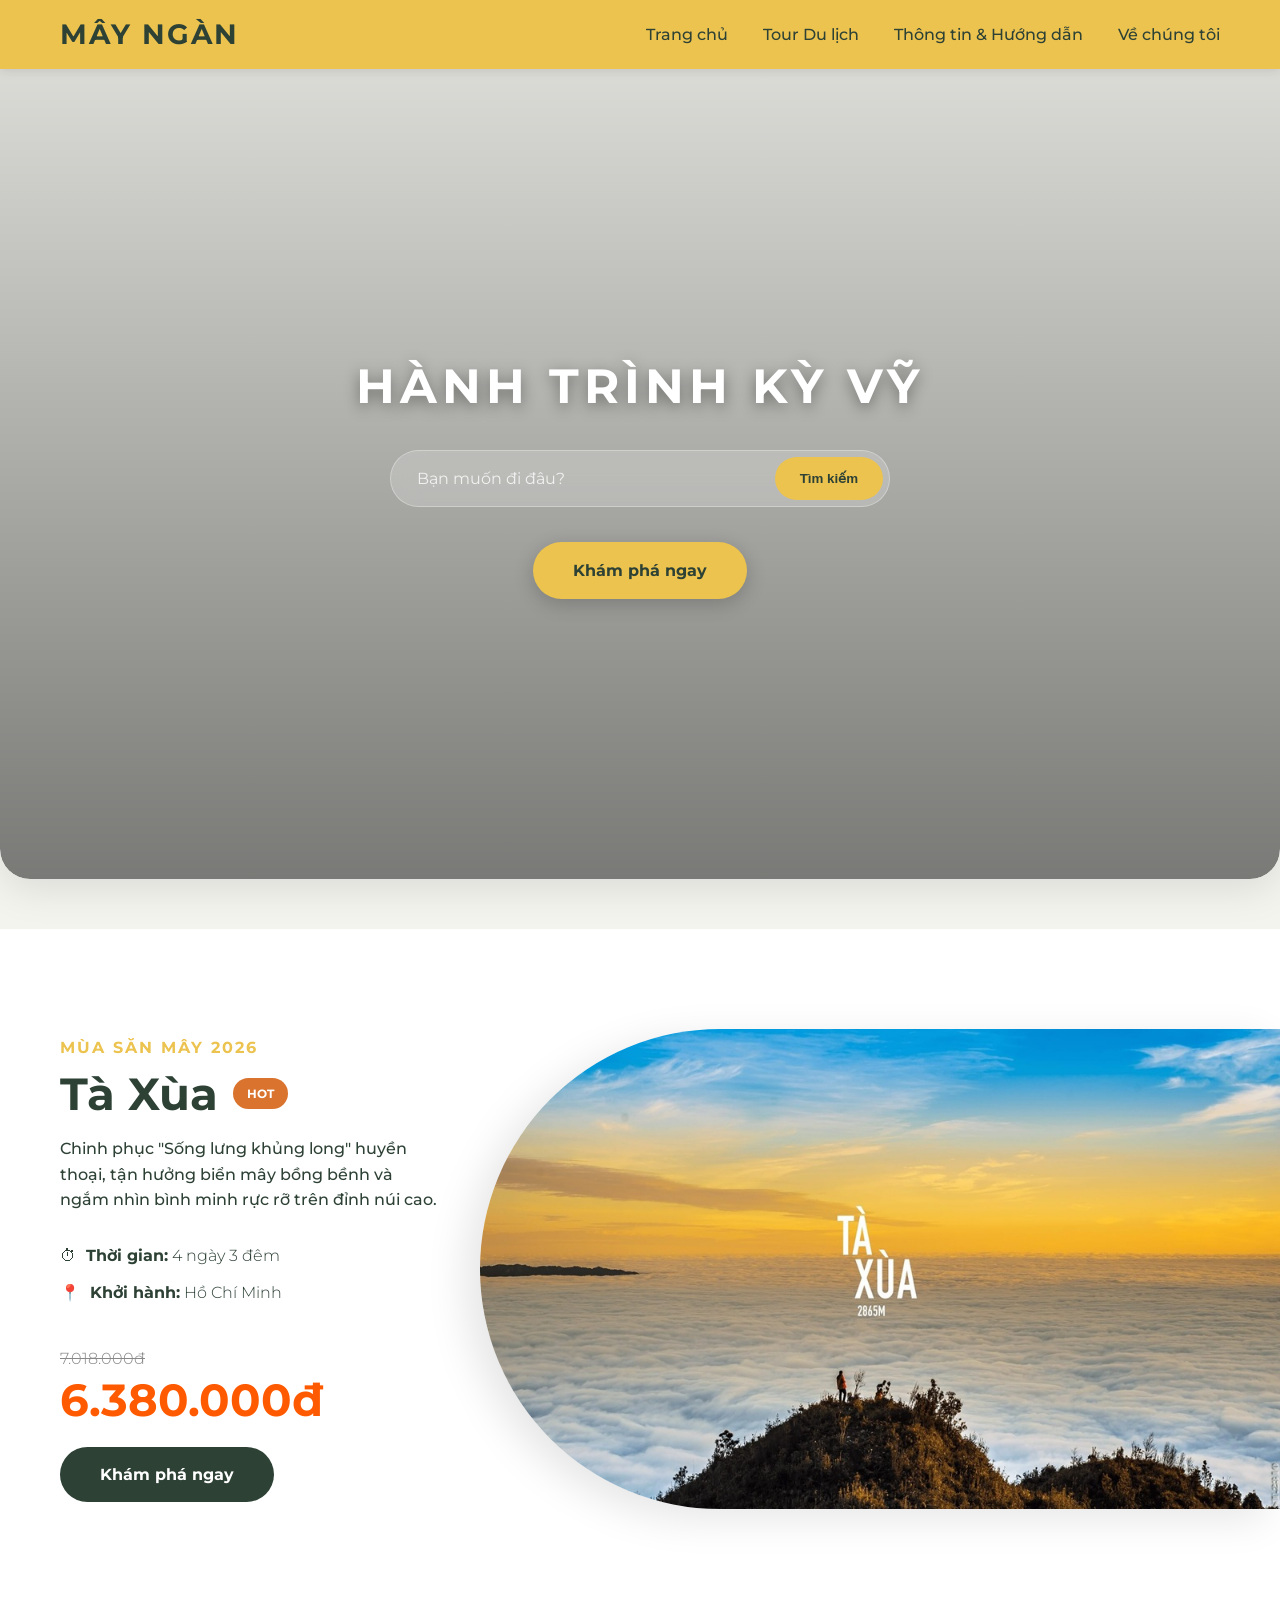
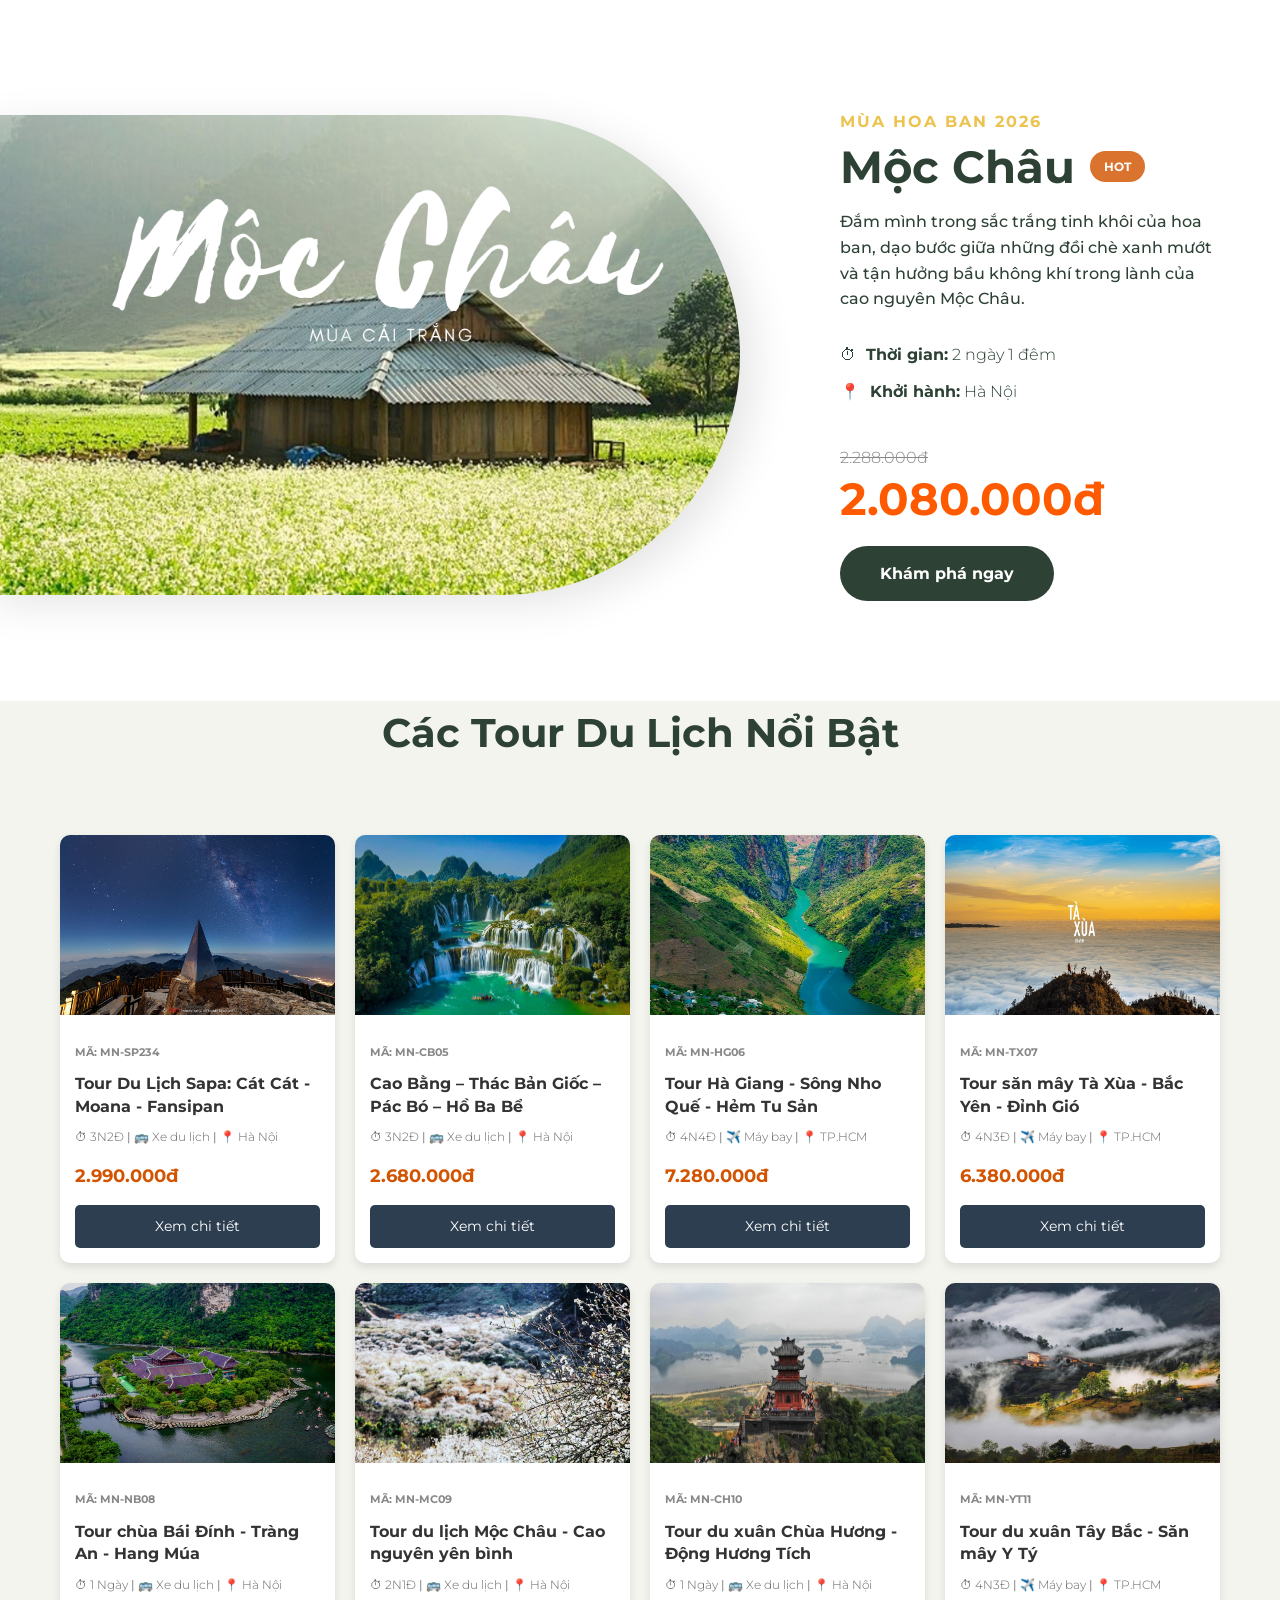
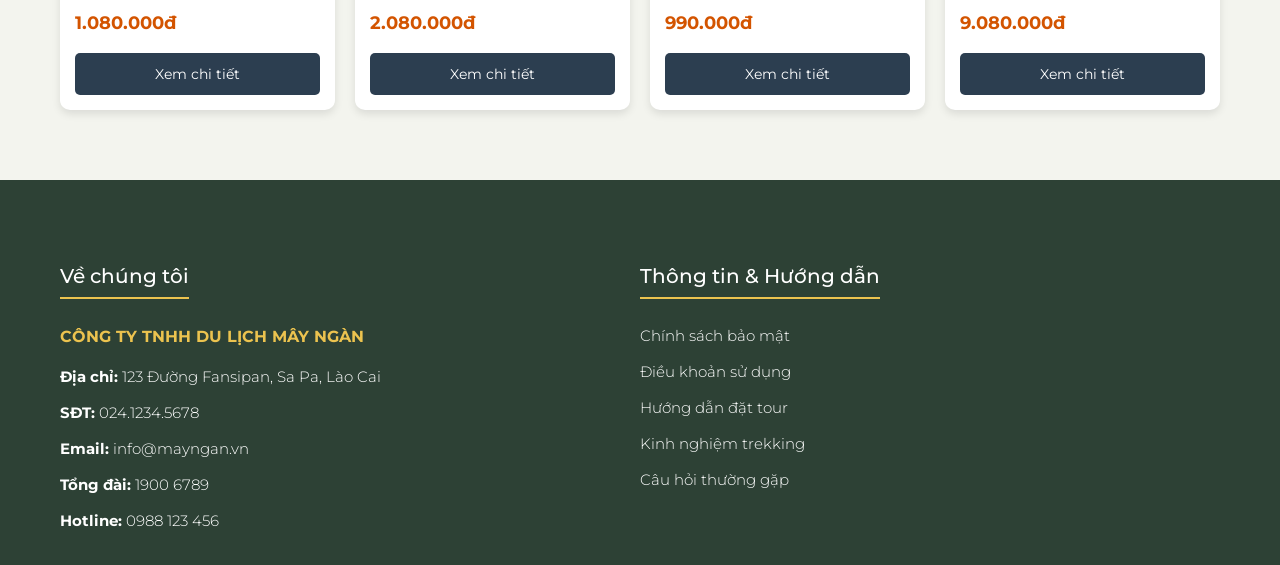
==== Trang chủ.html @ 2d3e5447 "Add files via upload" ====
<!DOCTYPE html>
<html lang="vi">
<head>
    <meta charset="UTF-8">
    <meta name="viewport" content="width=device-width, initial-scale=1.0">
    <title>Mây Ngàn - Hành trình vùng cao</title>
    
    <link href="https://fonts.googleapis.com/css2?family=Montserrat:wght@300;500;700&display=swap" rel="stylesheet">
    
    <link rel="stylesheet" href="Trangchu.css">
</head>
<body>

    <header class="main-header">
        <div class="header-container">
            <a href="Trang chủ.html" class="brand-link">MÂY NGÀN</a>
        
            <nav class="main-nav">
                <ul>
                    <li><a href="Trang chủ.html">Trang chủ</a></li>
                    <li><a href="Trang_Chuyên_Mục.html">Tour Du lịch</a></li>
                    <li><a href="#">Thông tin & Hướng dẫn</a></li>
                    <li><a href="#">Về chúng tôi</a></li>
                </ul>
            </nav>
        </div>
    </header>

    <section class="hero-banner">
        <video autoplay muted loop playsinline class="bg-video">
            <source src="Video Project 1.mp4" type="video/mp4">
        </video>

        <div class="hero-overlay"></div>

            <div class="hero-content">
                <h1 class="hero-title">HÀNH TRÌNH KỲ VỸ</h1>
        
            <div class="search-box">
                <input type="text" placeholder="Bạn muốn đi đâu?">
                <button type="submit">Tìm kiếm</button>
            </div>

            <div class="hero-btns">
                <a href="Trang_Chuyên_Mục.html" class="btn-discover">Khám phá ngay</a>
            </div>
        </div>
    </section>

    <section class="seasonal-section">
        <div class="seasonal-container">
        
            <div class="seasonal-content">
                <span class="tag-highlight">MÙA SĂN MÂY 2026</span>
    
                <div class="kyoto-title-wrapper">
                    <h2 class="kyoto-seasonal-title">Tà Xùa</h2>
                    <span class="hot-badge-kyoto">HOT</span>
                </div>

                <p class="seasonal-desc">
                    Chinh phục "Sống lưng khủng long" huyền thoại, tận hưởng biển mây bồng bềnh 
                    và ngắm nhìn bình minh rực rỡ trên đỉnh núi cao.
                </p>
    
                <div class="tour-details">
                    <div class="detail-item">
                        <span class="icon">⏱</span>
                        <p><strong>Thời gian:</strong> 4 ngày 3 đêm</p>
                    </div>
                    <div class="detail-item">
                        <span class="icon">📍</span>
                        <p><strong>Khởi hành:</strong> Hồ Chí Minh</p>
                    </div>
                </div>

                <div class="price-stack">
                    <span class="price-old">7.018.000đ</span>
                    <span class="price-new">6.380.000đ</span>
                </div>

                <a href="#" class="btn-kyoto-discover">Khám phá ngay</a>
            </div>
            <div class=".seasonal-image-kyoto-box">
                <img src="maintaxua1.jpg" alt="Săn mây Tà Xùa" class="kyoto-image-asset">
            </div>
        </div>
    </section>

    <section class="seasonal-section section-reversed">
        <div class="seasonal-container">
            <div class="seasonal-image-kyoto-box">
                <img src="mainmocchau.png" alt="Mộc Châu mùa hoa" class="kyoto-image-asset">
            </div>

            <div class="seasonal-content">
                <span class="tag-highlight">MÙA HOA BAN 2026</span>

                <div class="kyoto-title-wrapper">
                    <h2 class="kyoto-seasonal-title">Mộc Châu</h2>
                    <span class="hot-badge-kyoto">HOT</span>
                </div>

                <p class="seasonal-desc">
                    Đắm mình trong sắc trắng tinh khôi của hoa ban, dạo bước giữa những đồi chè xanh mướt 
                    và tận hưởng bầu không khí trong lành của cao nguyên Mộc Châu.
                </p>

                <div class="tour-details-kyoto">
                    <div class="detail-item">
                        <span class="icon">⏱</span>
                        <p><strong>Thời gian:</strong> 2 ngày 1 đêm</p>
                    </div>
                    <div class="detail-item">
                        <span class="icon">📍</span>
                        <p><strong>Khởi hành:</strong> Hà Nội</p>
                    </div>
                </div>

                <div class="price-stack">
                    <span class="price-old">2.288.000đ</span>
                    <span class="price-new">2.080.000đ</span>
                </div>

                <a href="#" class="btn-kyoto-discover">Khám phá ngay</a>
            </div>
        </div>
    </section>
<div class="container">
    <h2 class="section-title">Các Tour Du Lịch Nổi Bật</h2>
<div class="tour-grid">
    <div class="tour-item">
        <div class="tour-image">
            <img src="cot-moc-fansipan.jpg" alt="Sapa"> </div>
        <div class="tour-content">
            <span class="tour-code">Mã: MN-SP234</span> <h3 class="tour-title">Tour Du Lịch Sapa: Cát Cát - Moana - Fansipan</h3>
            <div class="tour-info">
                <span>⏱ 3N2Đ</span> | <span>🚌 Xe du lịch</span> | <span>📍 Hà Nội</span>
            </div>
            <p class="tour-price">2.990.000đ</p>
           <a href="Sapa/sapa.html" class="btn-detail">Xem chi tiết</a>
        </div>
    </div>

    <div class="tour-item">
        <div class="tour-image"><img src="thac_Bản_Giốc.jpg" alt="Cao Bằng"></div>
        <div class="tour-content">
            <span class="tour-code">Mã: MN-CB05</span>
            <h3 class="tour-title">Cao Bằng – Thác Bản Giốc – Pác Bó – Hồ Ba Bể</h3>
            <div class="tour-info"><span>⏱ 3N2Đ</span> | <span>🚌 Xe du lịch</span> | <span>📍 Hà Nội</span></div>
            <p class="tour-price">2.680.000đ</p>
            <a href="Cao Bằng/caobang.html" class="btn-detail">Xem chi tiết</a>
        </div>
    </div>

    <div class="tour-item">
        <div class="tour-image"><img src="Nho-Que.jpg" alt="Hà Giang"></div>
        <div class="tour-content">
            <span class="tour-code">Mã: MN-HG06</span>
            <h3 class="tour-title">Tour Hà Giang - Sông Nho Quế - Hẻm Tu Sản</h3>
            <div class="tour-info"><span>⏱ 4N4Đ</span> | <span>✈️ Máy bay</span> | <span>📍 TP.HCM</span></div>
            <p class="tour-price">7.280.000đ</p>
            <a href="Hà Giang/hagiang.html" class="btn-detail">Xem chi tiết</a>
        </div>
    </div>

    <div class="tour-item">
        <div class="tour-image"><img src="maintaxua1.jpg" alt="Tà Xùa"></div>
        <div class="tour-content">
            <span class="tour-code">Mã: MN-TX07</span>
            <h3 class="tour-title">Tour săn mây Tà Xùa - Bắc Yên - Đỉnh Gió</h3>
            <div class="tour-info"><span>⏱ 4N3Đ</span> | <span>✈️ Máy bay</span> | <span>📍 TP.HCM</span></div>
            <p class="tour-price">6.380.000đ</p>
            <a href="Tà Xùa/taxua.html" class="btn-detail">Xem chi tiết</a>
        </div>
    </div>

    <div class="tour-item">
        <div class="tour-image"><img src="BEN-THUYEN-TRANG-AN-.jpg" alt="Ninh Bình"></div>
        <div class="tour-content">
            <span class="tour-code">Mã: MN-NB08</span>
            <h3 class="tour-title">Tour chùa Bái Đính - Tràng An - Hang Múa</h3>
            <div class="tour-info"><span>⏱ 1 Ngày</span> | <span>🚌 Xe du lịch</span> | <span>📍 Hà Nội</span></div>
            <p class="tour-price">1.080.000đ</p>
            <a href="Bái Đính/baidinh.html" class="btn-detail">Xem chi tiết</a>
        </div>
    </div>

    <div class="tour-item">
        <div class="tour-image"><img src="mocchau_1.jpg" alt="Mộc Châu"></div>
        <div class="tour-content">
            <span class="tour-code">Mã: MN-MC09</span>
            <h3 class="tour-title">Tour du lịch Mộc Châu - Cao nguyên yên bình</h3>
            <div class="tour-info"><span>⏱ 2N1Đ</span> | <span>🚌 Xe du lịch</span> | <span>📍 Hà Nội</span></div>
            <p class="tour-price">2.080.000đ</p>
            <a href="Hà Giang/hagiang.html" class="btn-detail">Xem chi tiết</a>
        </div>
    </div>

    <div class="tour-item">
        <div class="tour-image"><img src="chuahuong.jpg" alt="Chùa Hương"></div>
        <div class="tour-content">
            <span class="tour-code">Mã: MN-CH10</span>
            <h3 class="tour-title">Tour du xuân Chùa Hương - Động Hương Tích</h3>
            <div class="tour-info"><span>⏱ 1 Ngày</span> | <span>🚌 Xe du lịch</span> | <span>📍 Hà Nội</span></div>
            <p class="tour-price">990.000đ</p>
            <a href="Bái Đính/baidinh.html" class="btn-detail">Xem chi tiết</a>
        </div>
    </div>

    <div class="tour-item">
        <div class="tour-image"><img src="yty.jpg" alt="Y Tý"></div>
        <div class="tour-content">
            <span class="tour-code">Mã: MN-YT11</span>
            <h3 class="tour-title">Tour du xuân Tây Bắc - Săn mây Y Tý</h3>
            <div class="tour-info"><span>⏱ 4N3Đ</span> | <span>✈️ Máy bay</span> | <span>📍 TP.HCM</span></div>
            <p class="tour-price">9.080.000đ</p>
            <a href="Cao Bằng/caobang.html" class="btn-detail">Xem chi tiết</a>
        </div>
    </div>
</div>
</div>
    <footer class="main-footer">
        <div class="footer-container">
            <div class="footer-col">
                <h3 class="footer-title">Về chúng tôi</h3>
                <p class="company-name">CÔNG TY TNHH DU LỊCH MÂY NGÀN</p>
                <ul class="contact-info">
                    <li><strong>Địa chỉ:</strong> 123 Đường Fansipan, Sa Pa, Lào Cai</li>
                    <li><strong>SĐT:</strong> 024.1234.5678</li>
                    <li><strong>Email:</strong> info@mayngan.vn</li>
                    <li><strong>Tổng đài:</strong> 1900 6789</li>
                    <li><strong>Hotline:</strong> 0988 123 456</li>
                </ul>
            </div>

            <div class="footer-col">
                <h3 class="footer-title">Thông tin & Hướng dẫn</h3>
                <ul class="footer-links">
                    <li><a href="#">Chính sách bảo mật</a></li>
                    <li><a href="#">Điều khoản sử dụng</a></li>
                    <li><a href="#">Hướng dẫn đặt tour</a></li>
                    <li><a href="#">Kinh nghiệm trekking</a></li>
                    <li><a href="#">Câu hỏi thường gặp</a></li>
                </ul>
            </div>
    </div>

</div>
</body>
</html>
---- Trangchu.css ----
/* ================= 1. BIẾN MÀU & FONT (Dùng chung cho cả nhóm) ================= */
:root {
    --primary-yellow: #ECC34F; /* Màu vàng nền Header */
    --dark-green: #2D4135;    /* Màu xanh thương hiệu đậm */
    --moss-green: #4B5A47;    /* Màu xanh rêu phụ trung bình */
    --light-bg: #F3F4EE;      /* Màu nền trang kem nhạt */
    --accent-orange: #D9732E; /* Màu cam cho Tour Hot - CHUẨN MÀU CAM */
    --new-green: #769D69;     /* Màu xanh lá mạ cho Tour Mới */
}

/* ================= 2. RESET CƠ BẢN & FONT MONTSERRAT ================= */
* {
    margin: 0;
    padding: 0;
    box-sizing: border-box;
}

body {
    font-family: 'Montserrat', sans-serif;
    background-color: var(--light-bg);
    color: var(--dark-green);
    line-height: 1.6;
}

h1, h2, h3, .brand-name, .company-name { font-weight: 700; }
nav ul li a, .footer-title, .btn-main { font-weight: 500; }
p, li, span, .contact-infoStrong { font-weight: 300; }

/* ================= 3. HEADER  ================= */
.main-header {
    background-color: var(--primary-yellow);
    padding: 12px 0; 
    position: sticky;
    top: 0;
    z-index: 1000;
    box-shadow: 0 2px 10px rgba(0,0,0,0.1);
}

.header-container {
    max-width: 1200px;
    margin: 0 auto;
    display: flex;
    justify-content: space-between;
    align-items: center;
    padding: 0 20px;
}

.brand-link {
    font-weight: 700;
    font-size: 28px;
    color: var(--dark-green);
    text-decoration: none;
    letter-spacing: 2px;
    transition: 0.3s;
}

.brand-link:hover { opacity: 0.8; }

.main-nav ul {
    display: flex;
    list-style: none;
}

.main-nav ul li a {
    text-decoration: none;
    color: var(--dark-green);
    font-size: 16px;
    font-weight: 500;
    margin-left: 35px;
    transition: 0.3s;
}

.main-nav ul li a:hover { color: #fff; }

/* ================= 4. BANNER VIDEO () ================= */
.hero-banner {
    position: relative;
    height: 90vh;
    max-width: 1400px;
    margin: 0 auto;
    display: flex;
    align-items: center;
    justify-content: center;
    overflow: hidden;
    border-radius: 0 0 30px 30px;
    box-shadow: 0 10px 40px rgba(0,0,0,0.1);
    margin-top: 0; 
    margin-bottom: 50px;
}

.bg-video {
    position: absolute;
    top: 0; left: 0;
    width: 100%; height: 100%;
    object-fit: cover;
    z-index: -2;
}

.hero-overlay {
    position: absolute;
    top: 0; left: 0;
    width: 100%; height: 100%;
    background: linear-gradient(to bottom, rgba(0,0,0,0.1), rgba(0,0,0,0.5));
    z-index: -1;
    border-radius: 0 0 30px 30px; 
}

.hero-content {
    text-align: center;
    color: #fff;
    z-index: 10;
    padding: 0 20px;
}

.hero-title {
    font-size: 48px;
    font-weight: 700;
    letter-spacing: 5px;
    margin-bottom: 25px;
    text-shadow: 0 4px 15px rgba(0,0,0,0.4);
    text-transform: uppercase;
}

.search-box {
    background: rgba(255, 255, 255, 0.2);
    backdrop-filter: blur(15px);
    padding: 6px;
    border-radius: 50px;
    display: flex;
    max-width: 500px; 
    margin: 0 auto 35px;
    border: 1px solid rgba(255, 255, 255, 0.3);
}

.search-box input {
    flex: 1;
    background: transparent;
    border: none;
    outline: none;
    padding: 12px 20px;
    color: #fff;
    font-family: 'Montserrat', sans-serif;
    font-size: 16px;
}

.search-box input::placeholder { color: rgba(255, 255, 255, 0.8); }

.search-box button {
    background: var(--primary-yellow);
    color: var(--dark-green);
    border: none;
    padding: 10px 25px;
    border-radius: 50px;
    font-weight: 700;
    cursor: pointer;
    transition: 0.3s;
}

.search-box button:hover { background: #fff; transform: scale(1.05); }

.btn-discover {
    display: inline-block;
    background: var(--primary-yellow);
    color: var(--dark-green);
    text-decoration: none;
    padding: 16px 40px;
    border-radius: 50px;
    font-weight: 700;
    transition: all 0.3s ease;
    box-shadow: 0 5px 20px rgba(0,0,0,0.2);
}

.btn-discover:hover { background-color: #fff; transform: translateY(-3px); }

/* ================= 5. TOUR THEO MÙA (Style Kyoto) ================= */
/* ================= TỐI ƯU BỐ CỤC TRÀN LỀ PHẢI ================= */

.seasonal-section {
    padding: 100px 0;
    background-color: #fff;
    overflow-x: hidden; 
}
.seasonal-container {
    max-width: 100%; 
    margin: 0;
    display: flex;
    align-items: center;
    padding: 0; 
}


.seasonal-content {
    flex: 1;
    padding-left: calc((100vw - 1200px) / 2 + 20px); 
    padding-right: 40px;
}


@media (max-width: 1240px) {
    .seasonal-content {
        padding-left: 40px;
    }
}

.tag-highlight {
    color: var(--primary-yellow);
    font-weight: 700;
    letter-spacing: 2px;
    font-size: 16px;
    text-transform: uppercase;
    display: block;
    margin-bottom: 10px;
}


.kyoto-title-wrapper {
    display: flex;
    align-items: center;
    gap: 15px;         
    margin-bottom: 20px;
}

.kyoto-seasonal-title {
    font-size: 45px;
    margin: 0;         
    line-height: 1;
    color: var(--dark-green);
}

.hot-badge-kyoto {
    background-color: var(--accent-orange) !important;
    color: #fff;
    padding: 6px 14px;
    border-radius: 50px;
    font-weight: 700;
    font-size: 12px;
    text-transform: uppercase;
    display: inline-flex; 
    white-space: nowrap;
}

.seasonal-desc {
    color: var(--dark-green) !important; 
    margin-bottom: 30px;
    font-size: 16px;
    font-weight: 500;
    line-height: 1.6;
}
/* 2. Sửa lỗi khoảng cách*/
.tour-details, .tour-details-kyoto {
    margin-top: 20px;    
    margin-bottom: 40px; 
}

/* 2. ICON VÀ TEXT CÙNG HÀNG  */
.detail-item {
    display: flex;
    align-items: center; 
    gap: 10px;
    margin-bottom: 12px;
}

.detail-item p {
    margin: 0; 
    font-size: 16px;
}


.price-stack {
    display: flex;
    flex-direction: column; 
    margin: 25px 0;
}

.price-old {
    text-decoration: line-through;
    color: #888;
    font-size: 16px;
    margin-bottom: 5px;
}

.price-new {
    font-size: 45px;
    font-weight: 700;
    color: #FF5A00; 
    line-height: 1;
}

.btn-kyoto-discover {
    display: inline-block;
    padding: 15px 40px;
    background-color: var(--dark-green);
    color: #fff;
    text-decoration: none;
    border-radius: 50px;
    font-weight: 700;
    transition: 0.3s;
}

.btn-kyoto-discover:hover { background-color: var(--primary-yellow); color: var(--dark-green); }


.seasonal-image-kyoto-box {
    flex: 1.5; 
    display: flex;
    justify-content: flex-end;
}

.kyoto-image-asset {
    width: 100%;
    
    max-width: 850px; 
    height: 480px; 
    object-fit: cover;

    
    border-radius: 240px 0 0 240px; 

    box-shadow: -15px 10px 40px rgba(0,0,0,0.1);
    display: block;
    transition: transform 0.4s ease;
}

.kyoto-image-asset:hover {
    transform: scale(1.01); 
}

.section-reversed .seasonal-image-kyoto-box {
    flex: 2; 
    display: flex;
    justify-content: flex-start;
    margin-left: -20px;
}

/* 2. Nới rộng giới hạn ảnh */
.section-reversed .kyoto-image-asset {
    width: 100%;
    max-width: 1000px; 
    height: 480px; 
    object-fit: cover;
    border-radius: 0 240px 240px 0; 
    box-shadow: 15px 10px 40px rgba(0,0,0,0.1);
    display: block;
}

/* 3. Đẩy khối chữ sang phải nhiều hơn */
.section-reversed .seasonal-content {
    flex: 1; 
    padding-left: 100px; 
    padding-right: calc((100vw - 1200px) / 2 + 20px); 
}


/* ================= 6. GRID 8 ITEMS ================= */
.tour-list-grid { padding: 80px 0; }
.section-title { text-align: center; font-size: 2.5rem; margin-bottom: 50px; color: var(--dark-green); }

.tour-grid {
    max-width: 1200px;
    margin: 0 auto;
    display: grid;
    grid-template-columns: repeat(4, 1fr);
    gap: 30px;
    padding: 0 20px;
}

.tour-card {
    background: #fff;
    border-radius: 20px;
    overflow: hidden;
    transition: 0.3s;
    box-shadow: 0 5px 15px rgba(0,0,0,0.05);
    position: relative;
}

.tour-card:hover { transform: translateY(-10px); }
.tour-card img { width: 100%; height: 200px; object-fit: cover; }

.badge-mn {
    position: absolute;
    top: 15px; left: 15px;
    padding: 5px 15px;
    border-radius: 20px;
    color: #fff;
    font-size: 11px;
    font-weight: 700;
}
.badge-mn.hot { background: var(--accent-orange); }
.badge-mn.new { background: var(--new-green); }

.card-body-mn { padding: 20px; }
.tour-price-mn { font-weight: 700; color: var(--primary-yellow); }




/* ================= 7. FOOTER (Màu xanh rêu đậm) ================= */
.main-footer {
    background-color: var(--dark-green);
    color: #fff;
    padding: 80px 0 20px;
    margin-top: 50px;
}

.footer-container {
    max-width: 1200px;
    margin: 0 auto;
    display: grid;
    grid-template-columns: 2fr 1fr 1fr; /* Chia 3 cột */
    gap: 50px;
    padding: 0 20px;
}

.footer-title {
    font-size: 20px;
    margin-bottom: 25px;
    border-bottom: 2px solid var(--primary-yellow);
    display: inline-block;
    padding-bottom: 5px;
}

.company-name {
    margin-bottom: 15px;
    color: var(--primary-yellow);
}

.contact-info, .footer-links {
    list-style: none;
}

.contact-info li, .footer-links li {
    margin-bottom: 12px;
    font-size: 15px;
}

.footer-links li a {
    color: #fff;
    text-decoration: none;
}

.footer-links li a:hover {
    color: var(--primary-yellow);
    padding-left: 5px;
}

.social-media {
    display: flex;
    flex-direction: column;
}

.social-link {
    color: #fff;
    text-decoration: none;
    margin-bottom: 10px;
}

.social-link:hover {
    color: var(--primary-yellow);
}

.footer-bottom {
    text-align: center;
    margin-top: 50px;
    padding-top: 20px;
    border-top: 1px solid rgba(255,255,255,0.1);
    font-size: 14px;
    color: rgba(255,255,255,0.6);
}

/* ================= 6. GRID 8 ITEMS ================= */
.tour-list-grid { padding: 80px 0; }
.section-title { text-align: center; font-size: 2.5rem; margin-bottom: 50px; color: var(--dark-green); }

.tour-grid {
    max-width: 1200px;
    margin: 0 auto;
    display: grid;
    grid-template-columns: repeat(4, 1fr);
    gap: 30px;
    padding: 0 20px;
}

.tour-card {
    background: #fff;
    border-radius: 20px;
    overflow: hidden;
    transition: 0.3s;
    box-shadow: 0 5px 15px rgba(0,0,0,0.05);
    position: relative;
}

.tour-card:hover { transform: translateY(-10px); }
.tour-card img { width: 100%; height: 200px; object-fit: cover; }

.badge-mn {
    position: absolute;
    top: 15px; left: 15px;
    padding: 5px 15px;
    border-radius: 20px;
    color: #fff;
    font-size: 11px;
    font-weight: 700;
}
.badge-mn.hot { background: var(--accent-orange); }
.badge-mn.new { background: var(--new-green); }

.card-body-mn { padding: 20px; }
.tour-price-mn { font-weight: 700; color: var(--primary-yellow); }



/* ================= 7. FOOTER (Màu xanh rêu đậm) ================= */
.main-footer {
    background-color: var(--dark-green);
    color: #fff;
    padding: 80px 0 20px;
    margin-top: 50px;
}

.footer-container {
    max-width: 1200px;
    margin: 0 auto;
    display: grid;
    grid-template-columns: 2fr 1fr 1fr;
    gap: 50px;
    padding: 0 20px;
}

.footer-title {
    font-size: 20px;
    margin-bottom: 25px;
    border-bottom: 2px solid var(--primary-yellow);
    display: inline-block;
    padding-bottom: 5px;
}

.company-name {
    margin-bottom: 15px;
    color: var(--primary-yellow);
}

.contact-info, .footer-links {
    list-style: none;
}

.contact-info li, .footer-links li {
    margin-bottom: 12px;
    font-size: 15px;
}

.footer-links li a {
    color: #fff;
    text-decoration: none;
}

.footer-links li a:hover {
    color: var(--primary-yellow);
    padding-left: 5px;
}

.social-media {
    display: flex;
    flex-direction: column;
}

.social-link {
    color: #fff;
    text-decoration: none;
    margin-bottom: 10px;
}

.social-link:hover {
    color: var(--primary-yellow);
}

.footer-bottom {
    text-align: center;
    margin-top: 50px;
    padding-top: 20px;
    border-top: 1px solid rgba(255,255,255,0.1);
    font-size: 14px;
    color: rgba(255,255,255,0.6);
}
/* 1. Thiết lập lưới hiển thị 8 item */
.tour-grid {
    display: grid;
    
    grid-template-columns: repeat(4, 1fr);
    gap: 20px; 
    padding: 20px;
}

/* 2. Thiết kế khung bao ngoài của mỗi Tour */
.tour-item {
    background: #fff;
    border-radius: 10px;
    overflow: hidden; 
    box-shadow: 0 4px 8px rgba(0,0,0,0.1); 
    transition: 0.3s; 
}

.tour-item:hover {
    transform: translateY(-5px); 
}

/* 3. Phần Ảnh */
.tour-image img {
    width: 100%;
    height: 180px; 
}

/* 4. Phần Nội dung văn bản */
.tour-content {
    padding: 15px;
}

/* Mã tour: phong cách nhỏ gọn, chuyên nghiệp */
.tour-code {
    font-size: 11px;
    color: #888;
    text-transform: uppercase;
    font-weight: bold;
}

/* Tiêu đề: Giới hạn độ cao để không bị lệch bố cục nếu tên quá dài */
.tour-title {
    font-size: 16px;
    color: #333;
    margin: 10px 0;
    height: 44px; 
    overflow: hidden;
    line-height: 1.4;
}

/* Thông tin bổ sung (Thời gian, phương tiện...) */
.tour-info {
    font-size: 12px;
    color: #666;
    margin-bottom: 15px;
}

/* Giá tiền: Làm nổi bật bằng cỡ chữ và màu sắc */
.tour-price {
    font-size: 18px;
    font-weight: bold;
    color: #d35400;
    margin-bottom: 15px;
}

/* Nút Xem chi tiết */
.btn-detail {
    display: block;
    text-align: center;
    background-color: #2c3e50; /* Màu xanh than */
    color: #fff;
    text-decoration: none;
    padding: 10px;
    border-radius: 5px;
    font-size: 14px;
}

/* 5. Tối ưu hiển thị trên điện thoại (Responsive) */
@media (max-width: 1024px) {
    .tour-grid { grid-template-columns: repeat(2, 1fr); } /* 2 cột cho tablet */
}
@media (max-width: 600px) {
    .tour-grid { grid-template-columns: 1fr; } /* 1 cột cho mobile */
}
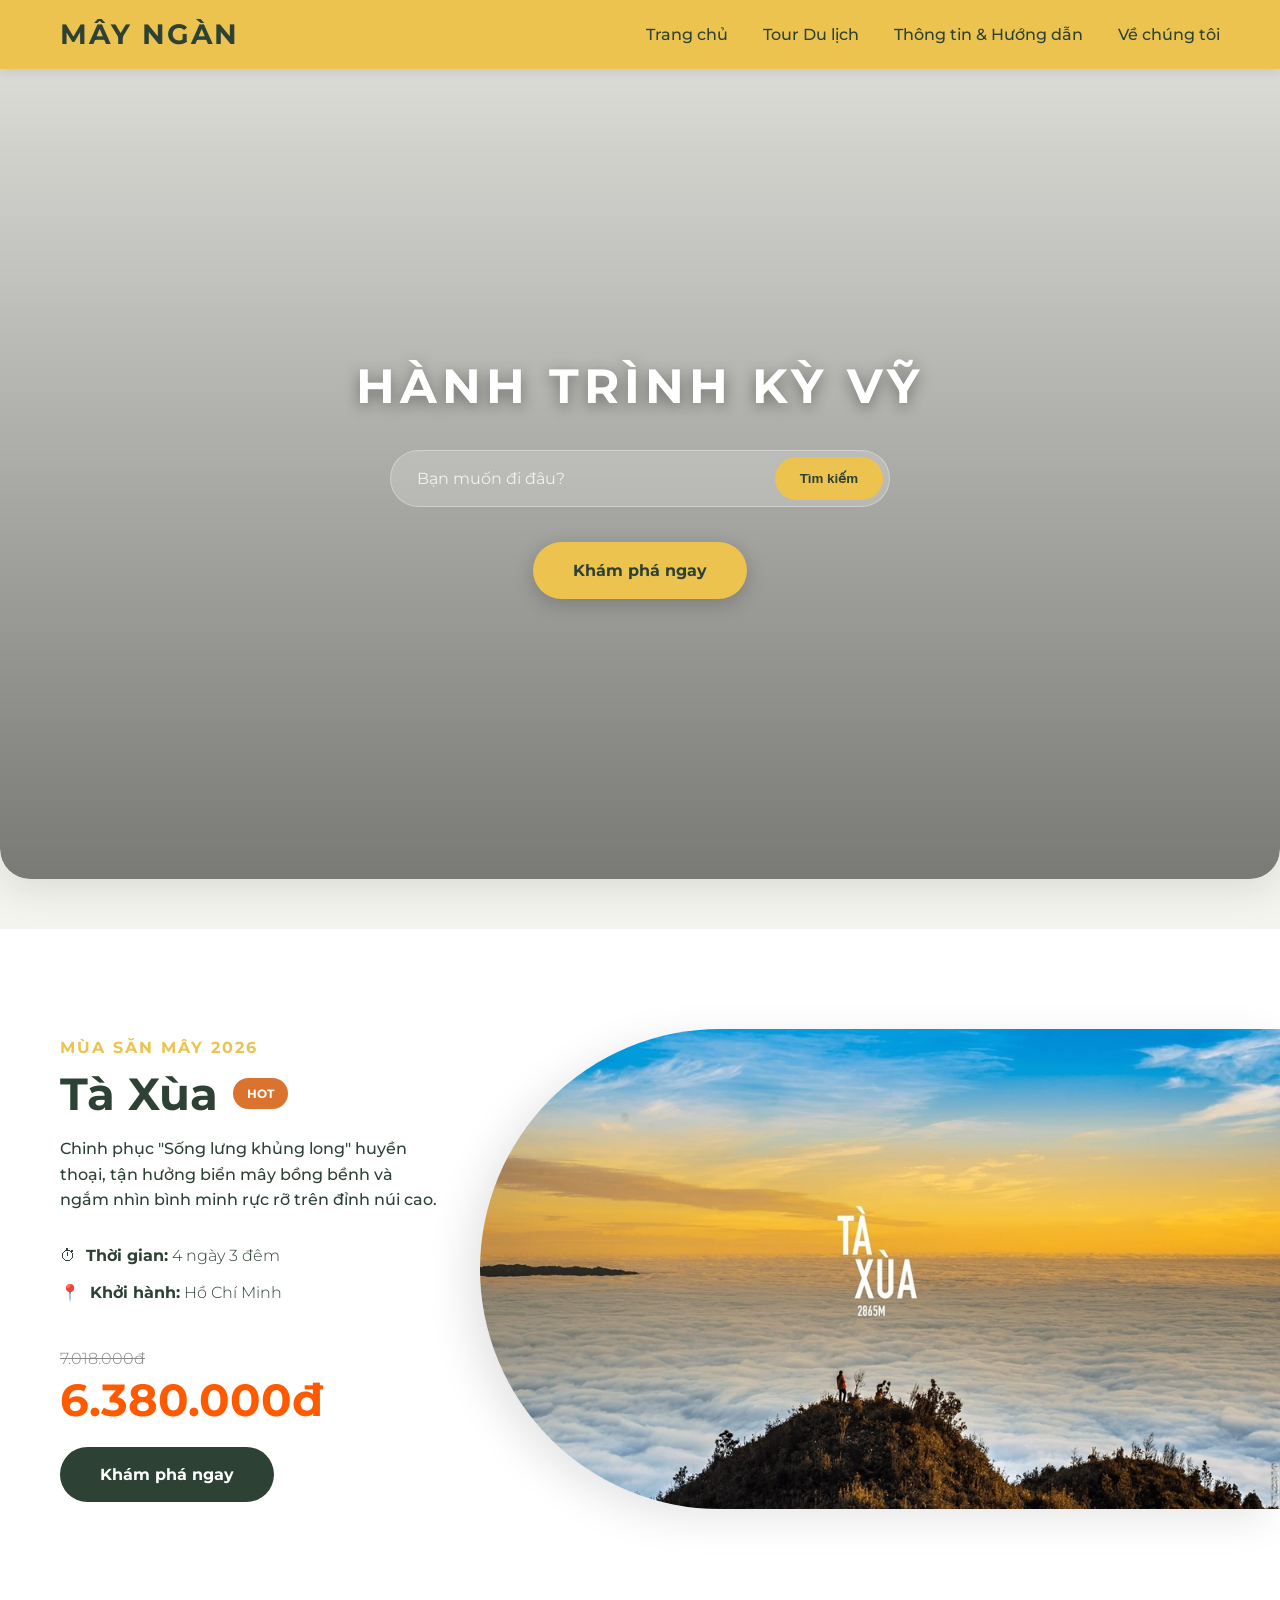
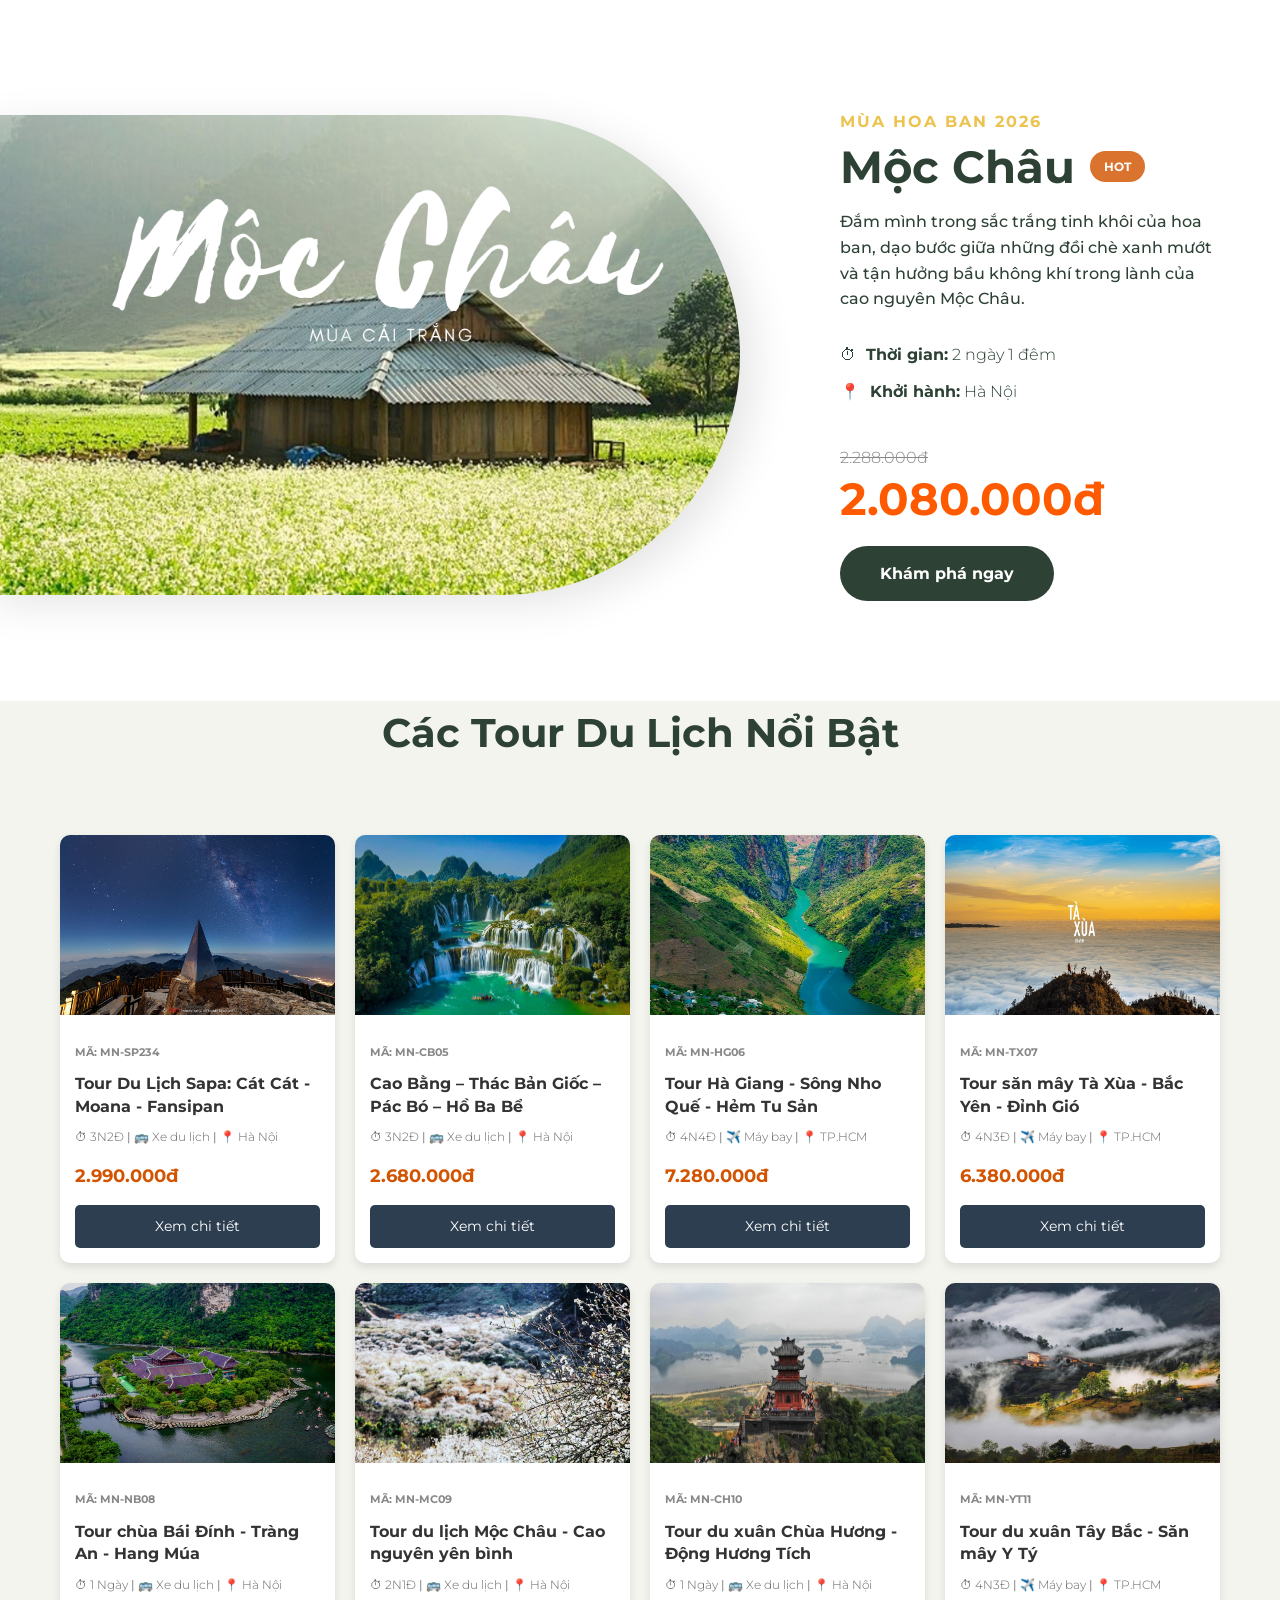
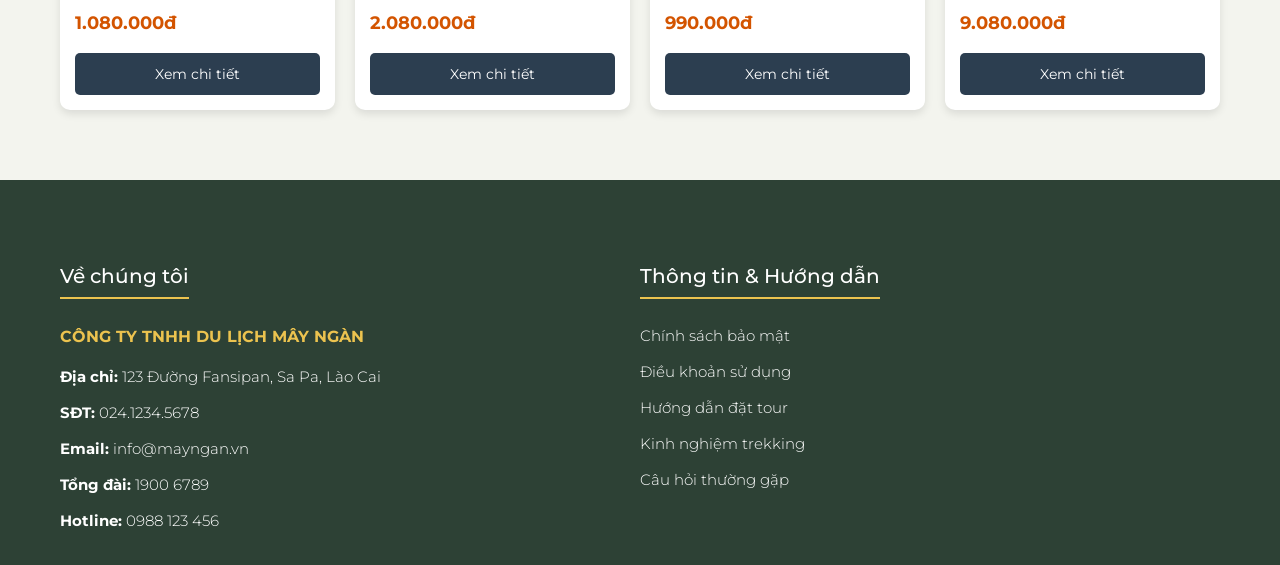
==== commit deb4384b: "thư mục dự án" ====
--- a/Trang chủ.html
+++ b/Trang chủ.html
@@ -1,251 +1,252 @@
-<!DOCTYPE html>
-<html lang="vi">
-<head>
-    <meta charset="UTF-8">
-    <meta name="viewport" content="width=device-width, initial-scale=1.0">
-    <title>Mây Ngàn - Hành trình vùng cao</title>
-    
-    <link href="https://fonts.googleapis.com/css2?family=Montserrat:wght@300;500;700&display=swap" rel="stylesheet">
-    
-    <link rel="stylesheet" href="Trangchu.css">
-</head>
-<body>
-
-    <header class="main-header">
-        <div class="header-container">
-            <a href="Trang chủ.html" class="brand-link">MÂY NGÀN</a>
-        
-            <nav class="main-nav">
-                <ul>
-                    <li><a href="Trang chủ.html">Trang chủ</a></li>
-                    <li><a href="Trang_Chuyên_Mục.html">Tour Du lịch</a></li>
-                    <li><a href="#">Thông tin & Hướng dẫn</a></li>
-                    <li><a href="#">Về chúng tôi</a></li>
-                </ul>
-            </nav>
-        </div>
-    </header>
-
-    <section class="hero-banner">
-        <video autoplay muted loop playsinline class="bg-video">
-            <source src="Video Project 1.mp4" type="video/mp4">
-        </video>
-
-        <div class="hero-overlay"></div>
-
-            <div class="hero-content">
-                <h1 class="hero-title">HÀNH TRÌNH KỲ VỸ</h1>
-        
-            <div class="search-box">
-                <input type="text" placeholder="Bạn muốn đi đâu?">
-                <button type="submit">Tìm kiếm</button>
-            </div>
-
-            <div class="hero-btns">
-                <a href="Trang_Chuyên_Mục.html" class="btn-discover">Khám phá ngay</a>
-            </div>
-        </div>
-    </section>
-
-    <section class="seasonal-section">
-        <div class="seasonal-container">
-        
-            <div class="seasonal-content">
-                <span class="tag-highlight">MÙA SĂN MÂY 2026</span>
-    
-                <div class="kyoto-title-wrapper">
-                    <h2 class="kyoto-seasonal-title">Tà Xùa</h2>
-                    <span class="hot-badge-kyoto">HOT</span>
-                </div>
-
-                <p class="seasonal-desc">
-                    Chinh phục "Sống lưng khủng long" huyền thoại, tận hưởng biển mây bồng bềnh 
-                    và ngắm nhìn bình minh rực rỡ trên đỉnh núi cao.
-                </p>
-    
-                <div class="tour-details">
-                    <div class="detail-item">
-                        <span class="icon">⏱</span>
-                        <p><strong>Thời gian:</strong> 4 ngày 3 đêm</p>
-                    </div>
-                    <div class="detail-item">
-                        <span class="icon">📍</span>
-                        <p><strong>Khởi hành:</strong> Hồ Chí Minh</p>
-                    </div>
-                </div>
-
-                <div class="price-stack">
-                    <span class="price-old">7.018.000đ</span>
-                    <span class="price-new">6.380.000đ</span>
-                </div>
-
-                <a href="#" class="btn-kyoto-discover">Khám phá ngay</a>
-            </div>
-            <div class=".seasonal-image-kyoto-box">
-                <img src="maintaxua1.jpg" alt="Săn mây Tà Xùa" class="kyoto-image-asset">
-            </div>
-        </div>
-    </section>
-
-    <section class="seasonal-section section-reversed">
-        <div class="seasonal-container">
-            <div class="seasonal-image-kyoto-box">
-                <img src="mainmocchau.png" alt="Mộc Châu mùa hoa" class="kyoto-image-asset">
-            </div>
-
-            <div class="seasonal-content">
-                <span class="tag-highlight">MÙA HOA BAN 2026</span>
-
-                <div class="kyoto-title-wrapper">
-                    <h2 class="kyoto-seasonal-title">Mộc Châu</h2>
-                    <span class="hot-badge-kyoto">HOT</span>
-                </div>
-
-                <p class="seasonal-desc">
-                    Đắm mình trong sắc trắng tinh khôi của hoa ban, dạo bước giữa những đồi chè xanh mướt 
-                    và tận hưởng bầu không khí trong lành của cao nguyên Mộc Châu.
-                </p>
-
-                <div class="tour-details-kyoto">
-                    <div class="detail-item">
-                        <span class="icon">⏱</span>
-                        <p><strong>Thời gian:</strong> 2 ngày 1 đêm</p>
-                    </div>
-                    <div class="detail-item">
-                        <span class="icon">📍</span>
-                        <p><strong>Khởi hành:</strong> Hà Nội</p>
-                    </div>
-                </div>
-
-                <div class="price-stack">
-                    <span class="price-old">2.288.000đ</span>
-                    <span class="price-new">2.080.000đ</span>
-                </div>
-
-                <a href="#" class="btn-kyoto-discover">Khám phá ngay</a>
-            </div>
-        </div>
-    </section>
-<div class="container">
-    <h2 class="section-title">Các Tour Du Lịch Nổi Bật</h2>
-<div class="tour-grid">
-    <div class="tour-item">
-        <div class="tour-image">
-            <img src="cot-moc-fansipan.jpg" alt="Sapa"> </div>
-        <div class="tour-content">
-            <span class="tour-code">Mã: MN-SP234</span> <h3 class="tour-title">Tour Du Lịch Sapa: Cát Cát - Moana - Fansipan</h3>
-            <div class="tour-info">
-                <span>⏱ 3N2Đ</span> | <span>🚌 Xe du lịch</span> | <span>📍 Hà Nội</span>
-            </div>
-            <p class="tour-price">2.990.000đ</p>
-           <a href="Sapa/sapa.html" class="btn-detail">Xem chi tiết</a>
-        </div>
-    </div>
-
-    <div class="tour-item">
-        <div class="tour-image"><img src="thac_Bản_Giốc.jpg" alt="Cao Bằng"></div>
-        <div class="tour-content">
-            <span class="tour-code">Mã: MN-CB05</span>
-            <h3 class="tour-title">Cao Bằng – Thác Bản Giốc – Pác Bó – Hồ Ba Bể</h3>
-            <div class="tour-info"><span>⏱ 3N2Đ</span> | <span>🚌 Xe du lịch</span> | <span>📍 Hà Nội</span></div>
-            <p class="tour-price">2.680.000đ</p>
-            <a href="Cao Bằng/caobang.html" class="btn-detail">Xem chi tiết</a>
-        </div>
-    </div>
-
-    <div class="tour-item">
-        <div class="tour-image"><img src="Nho-Que.jpg" alt="Hà Giang"></div>
-        <div class="tour-content">
-            <span class="tour-code">Mã: MN-HG06</span>
-            <h3 class="tour-title">Tour Hà Giang - Sông Nho Quế - Hẻm Tu Sản</h3>
-            <div class="tour-info"><span>⏱ 4N4Đ</span> | <span>✈️ Máy bay</span> | <span>📍 TP.HCM</span></div>
-            <p class="tour-price">7.280.000đ</p>
-            <a href="Hà Giang/hagiang.html" class="btn-detail">Xem chi tiết</a>
-        </div>
-    </div>
-
-    <div class="tour-item">
-        <div class="tour-image"><img src="maintaxua1.jpg" alt="Tà Xùa"></div>
-        <div class="tour-content">
-            <span class="tour-code">Mã: MN-TX07</span>
-            <h3 class="tour-title">Tour săn mây Tà Xùa - Bắc Yên - Đỉnh Gió</h3>
-            <div class="tour-info"><span>⏱ 4N3Đ</span> | <span>✈️ Máy bay</span> | <span>📍 TP.HCM</span></div>
-            <p class="tour-price">6.380.000đ</p>
-            <a href="Tà Xùa/taxua.html" class="btn-detail">Xem chi tiết</a>
-        </div>
-    </div>
-
-    <div class="tour-item">
-        <div class="tour-image"><img src="BEN-THUYEN-TRANG-AN-.jpg" alt="Ninh Bình"></div>
-        <div class="tour-content">
-            <span class="tour-code">Mã: MN-NB08</span>
-            <h3 class="tour-title">Tour chùa Bái Đính - Tràng An - Hang Múa</h3>
-            <div class="tour-info"><span>⏱ 1 Ngày</span> | <span>🚌 Xe du lịch</span> | <span>📍 Hà Nội</span></div>
-            <p class="tour-price">1.080.000đ</p>
-            <a href="Bái Đính/baidinh.html" class="btn-detail">Xem chi tiết</a>
-        </div>
-    </div>
-
-    <div class="tour-item">
-        <div class="tour-image"><img src="mocchau_1.jpg" alt="Mộc Châu"></div>
-        <div class="tour-content">
-            <span class="tour-code">Mã: MN-MC09</span>
-            <h3 class="tour-title">Tour du lịch Mộc Châu - Cao nguyên yên bình</h3>
-            <div class="tour-info"><span>⏱ 2N1Đ</span> | <span>🚌 Xe du lịch</span> | <span>📍 Hà Nội</span></div>
-            <p class="tour-price">2.080.000đ</p>
-            <a href="Hà Giang/hagiang.html" class="btn-detail">Xem chi tiết</a>
-        </div>
-    </div>
-
-    <div class="tour-item">
-        <div class="tour-image"><img src="chuahuong.jpg" alt="Chùa Hương"></div>
-        <div class="tour-content">
-            <span class="tour-code">Mã: MN-CH10</span>
-            <h3 class="tour-title">Tour du xuân Chùa Hương - Động Hương Tích</h3>
-            <div class="tour-info"><span>⏱ 1 Ngày</span> | <span>🚌 Xe du lịch</span> | <span>📍 Hà Nội</span></div>
-            <p class="tour-price">990.000đ</p>
-            <a href="Bái Đính/baidinh.html" class="btn-detail">Xem chi tiết</a>
-        </div>
-    </div>
-
-    <div class="tour-item">
-        <div class="tour-image"><img src="yty.jpg" alt="Y Tý"></div>
-        <div class="tour-content">
-            <span class="tour-code">Mã: MN-YT11</span>
-            <h3 class="tour-title">Tour du xuân Tây Bắc - Săn mây Y Tý</h3>
-            <div class="tour-info"><span>⏱ 4N3Đ</span> | <span>✈️ Máy bay</span> | <span>📍 TP.HCM</span></div>
-            <p class="tour-price">9.080.000đ</p>
-            <a href="Cao Bằng/caobang.html" class="btn-detail">Xem chi tiết</a>
-        </div>
-    </div>
-</div>
-</div>
-    <footer class="main-footer">
-        <div class="footer-container">
-            <div class="footer-col">
-                <h3 class="footer-title">Về chúng tôi</h3>
-                <p class="company-name">CÔNG TY TNHH DU LỊCH MÂY NGÀN</p>
-                <ul class="contact-info">
-                    <li><strong>Địa chỉ:</strong> 123 Đường Fansipan, Sa Pa, Lào Cai</li>
-                    <li><strong>SĐT:</strong> 024.1234.5678</li>
-                    <li><strong>Email:</strong> info@mayngan.vn</li>
-                    <li><strong>Tổng đài:</strong> 1900 6789</li>
-                    <li><strong>Hotline:</strong> 0988 123 456</li>
-                </ul>
-            </div>
-
-            <div class="footer-col">
-                <h3 class="footer-title">Thông tin & Hướng dẫn</h3>
-                <ul class="footer-links">
-                    <li><a href="#">Chính sách bảo mật</a></li>
-                    <li><a href="#">Điều khoản sử dụng</a></li>
-                    <li><a href="#">Hướng dẫn đặt tour</a></li>
-                    <li><a href="#">Kinh nghiệm trekking</a></li>
-                    <li><a href="#">Câu hỏi thường gặp</a></li>
-                </ul>
-            </div>
-    </div>
-
-</div>
-</body>
+<!DOCTYPE html>
+<html lang="vi">
+<head>
+    <meta charset="UTF-8">
+    <meta name="viewport" content="width=device-width, initial-scale=1.0">
+    <title>Mây Ngàn - Hành trình vùng cao</title>
+    
+    <link href="https://fonts.googleapis.com/css2?family=Montserrat:wght@300;500;700&display=swap" rel="stylesheet">
+    
+    <link rel="stylesheet" href="Trangchu.css">
+</head>
+<body>
+
+    <header class="main-header">
+        <div class="header-container">
+            <a href="Trang chủ.html" class="brand-link">MÂY NGÀN</a>
+        
+            <nav class="main-nav">
+                <ul>
+                    <li><a href="Trang chủ.html">Trang chủ</a></li>
+                    <li><a href="Trang_Chuyên_Mục.html">Tour Du lịch</a></li>
+                    <li><a href="#">Thông tin & Hướng dẫn</a></li>
+                    <li><a href="#">Về chúng tôi</a></li>
+                </ul>
+            </nav>
+        </div>
+    </header>
+
+    <section class="hero-banner">
+        <video autoplay muted loop playsinline class="bg-video">
+            <source src="Video_main.mp4" type="video/mp4">
+        </video>
+
+        <div class="hero-overlay"></div>
+
+            <div class="hero-content">
+                <h1 class="hero-title">HÀNH TRÌNH KỲ VỸ</h1>
+        
+            <div class="search-box">
+                <input type="text" placeholder="Bạn muốn đi đâu?">
+                <button type="submit">Tìm kiếm</button>
+            </div>
+
+            <div class="hero-btns">
+                <a href="Trang_Chuyên_Mục.html" class="btn-discover">Khám phá ngay</a>
+            </div>
+        </div>
+    </section>
+
+    <section class="seasonal-section">
+        <div class="seasonal-container">
+        
+            <div class="seasonal-content">
+                <span class="tag-highlight">MÙA SĂN MÂY 2026</span>
+    
+                <div class="kyoto-title-wrapper">
+                    <h2 class="kyoto-seasonal-title">Tà Xùa</h2>
+                    <span class="hot-badge-kyoto">HOT</span>
+                </div>
+
+                <p class="seasonal-desc">
+                    Chinh phục "Sống lưng khủng long" huyền thoại, tận hưởng biển mây bồng bềnh 
+                    và ngắm nhìn bình minh rực rỡ trên đỉnh núi cao.
+                </p>
+    
+                <div class="tour-details">
+                    <div class="detail-item">
+                        <span class="icon">⏱</span>
+                        <p><strong>Thời gian:</strong> 4 ngày 3 đêm</p>
+                    </div>
+                    <div class="detail-item">
+                        <span class="icon">📍</span>
+                        <p><strong>Khởi hành:</strong> Hồ Chí Minh</p>
+                    </div>
+                </div>
+
+                <div class="price-stack">
+                    <span class="price-old">7.018.000đ</span>
+                    <span class="price-new">6.380.000đ</span>
+                </div>
+
+                <a href="#" class="btn-kyoto-discover">Khám phá ngay</a>
+            </div>
+            <div class=".seasonal-image-kyoto-box">
+                <img src="maintaxua1.jpg" alt="Săn mây Tà Xùa" class="kyoto-image-asset">
+            </div>
+        </div>
+    </section>
+
+    <section class="seasonal-section section-reversed">
+        <div class="seasonal-container">
+            <div class="seasonal-image-kyoto-box">
+                <img src="mainmocchau.png" alt="Mộc Châu mùa hoa" class="kyoto-image-asset">
+            </div>
+
+            <div class="seasonal-content">
+                <span class="tag-highlight">MÙA HOA BAN 2026</span>
+
+                <div class="kyoto-title-wrapper">
+                    <h2 class="kyoto-seasonal-title">Mộc Châu</h2>
+                    <span class="hot-badge-kyoto">HOT</span>
+                </div>
+
+                <p class="seasonal-desc">
+                    Đắm mình trong sắc trắng tinh khôi của hoa ban, dạo bước giữa những đồi chè xanh mướt 
+                    và tận hưởng bầu không khí trong lành của cao nguyên Mộc Châu.
+                </p>
+
+                <div class="tour-details-kyoto">
+                    <div class="detail-item">
+                        <span class="icon">⏱</span>
+                        <p><strong>Thời gian:</strong> 2 ngày 1 đêm</p>
+                    </div>
+                    <div class="detail-item">
+                        <span class="icon">📍</span>
+                        <p><strong>Khởi hành:</strong> Hà Nội</p>
+                    </div>
+                </div>
+
+                <div class="price-stack">
+                    <span class="price-old">2.288.000đ</span>
+                    <span class="price-new">2.080.000đ</span>
+                </div>
+
+                <a href="#" class="btn-kyoto-discover">Khám phá ngay</a>
+            </div>
+        </div>
+    </section>
+<div class="container">
+    <h2 class="section-title">Các Tour Du Lịch Nổi Bật</h2>
+<div class="tour-grid">
+    <div class="tour-item">
+        <div class="tour-image">
+            <img src="cot-moc-fansipan.jpg" alt="Sapa"> </div>
+        <div class="tour-content">
+            <span class="tour-code">Mã: MN-SP234</span> <h3 class="tour-title">Tour Du Lịch Sapa: Cát Cát - Moana - Fansipan</h3>
+            <div class="tour-info">
+                <span>⏱ 3N2Đ</span> | <span>🚌 Xe du lịch</span> | <span>📍 Hà Nội</span>
+            </div>
+            <p class="tour-price">2.990.000đ</p>
+           <a href="Sapa/sapa.html" class="btn-detail">Xem chi tiết</a>
+        </div>
+    </div>
+
+    <div class="tour-item">
+        <div class="tour-image"><img src="thac_Bản_Giốc.jpg" alt="Cao Bằng"></div>
+        <div class="tour-content">
+            <span class="tour-code">Mã: MN-CB05</span>
+            <h3 class="tour-title">Cao Bằng – Thác Bản Giốc – Pác Bó – Hồ Ba Bể</h3>
+            <div class="tour-info"><span>⏱ 3N2Đ</span> | <span>🚌 Xe du lịch</span> | <span>📍 Hà Nội</span></div>
+            <p class="tour-price">2.680.000đ</p>
+            <a href="Cao Bằng/caobang.html" class="btn-detail">Xem chi tiết</a>
+        </div>
+    </div>
+
+    <div class="tour-item">
+        <div class="tour-image"><img src="Nho-Que.jpg" alt="Hà Giang"></div>
+        <div class="tour-content">
+            <span class="tour-code">Mã: MN-HG06</span>
+            <h3 class="tour-title">Tour Hà Giang - Sông Nho Quế - Hẻm Tu Sản</h3>
+            <div class="tour-info"><span>⏱ 4N4Đ</span> | <span>✈️ Máy bay</span> | <span>📍 TP.HCM</span></div>
+            <p class="tour-price">7.280.000đ</p>
+            <a href="Hà Giang/hagiang.html" class="btn-detail">Xem chi tiết</a>
+        </div>
+    </div>
+
+    <div class="tour-item">
+        <div class="tour-image"><img src="maintaxua1.jpg" alt="Tà Xùa"></div>
+        <div class="tour-content">
+            <span class="tour-code">Mã: MN-TX07</span>
+            <h3 class="tour-title">Tour săn mây Tà Xùa - Bắc Yên - Đỉnh Gió</h3>
+            <div class="tour-info"><span>⏱ 4N3Đ</span> | <span>✈️ Máy bay</span> | <span>📍 TP.HCM</span></div>
+            <p class="tour-price">6.380.000đ</p>
+            <a href="Tà Xùa/taxua.html" class="btn-detail">Xem chi tiết</a>
+        </div>
+    </div>
+
+    <div class="tour-item">
+        <div class="tour-image"><img src="BEN-THUYEN-TRANG-AN-.jpg" alt="Ninh Bình"></div>
+        <div class="tour-content">
+            <span class="tour-code">Mã: MN-NB08</span>
+            <h3 class="tour-title">Tour chùa Bái Đính - Tràng An - Hang Múa</h3>
+            <div class="tour-info"><span>⏱ 1 Ngày</span> | <span>🚌 Xe du lịch</span> | <span>📍 Hà Nội</span></div>
+            <p class="tour-price">1.080.000đ</p>
+            <a href="Bái Đính/baidinh.html" class="btn-detail">Xem chi tiết</a>
+        </div>
+    </div>
+
+    <div class="tour-item">
+        <div class="tour-image"><img src="mocchau_1.jpg" alt="Mộc Châu"></div>
+        <div class="tour-content">
+            <span class="tour-code">Mã: MN-MC09</span>
+            <h3 class="tour-title">Tour du lịch Mộc Châu - Cao nguyên yên bình</h3>
+            <div class="tour-info"><span>⏱ 2N1Đ</span> | <span>🚌 Xe du lịch</span> | <span>📍 Hà Nội</span></div>
+            <p class="tour-price">2.080.000đ</p>
+            <a href="Hà Giang/hagiang.html" class="btn-detail">Xem chi tiết</a>
+        </div>
+    </div>
+
+    <div class="tour-item">
+        <div class="tour-image"><img src="chuahuong.jpg" alt="Chùa Hương"></div>
+        <div class="tour-content">
+            <span class="tour-code">Mã: MN-CH10</span>
+            <h3 class="tour-title">Tour du xuân Chùa Hương - Động Hương Tích</h3>
+            <div class="tour-info"><span>⏱ 1 Ngày</span> | <span>🚌 Xe du lịch</span> | <span>📍 Hà Nội</span></div>
+            <p class="tour-price">990.000đ</p>
+            <a href="Bái Đính/baidinh.html" class="btn-detail">Xem chi tiết</a>
+        </div>
+    </div>
+
+    <div class="tour-item">
+        <div class="tour-image"><img src="yty.jpg" alt="Y Tý"></div>
+        <div class="tour-content">
+            <span class="tour-code">Mã: MN-YT11</span>
+            <h3 class="tour-title">Tour du xuân Tây Bắc - Săn mây Y Tý</h3>
+            <div class="tour-info"><span>⏱ 4N3Đ</span> | <span>✈️ Máy bay</span> | <span>📍 TP.HCM</span></div>
+            <p class="tour-price">9.080.000đ</p>
+            <a href="Cao Bằng/caobang.html" class="btn-detail">Xem chi tiết</a>
+        </div>
+    </div>
+</div>
+</div>
+    <footer class="main-footer">
+        <div class="footer-container">
+            <div class="footer-col">
+                <h3 class="footer-title">Về chúng tôi</h3>
+                <p class="company-name">CÔNG TY TNHH DU LỊCH MÂY NGÀN</p>
+                <ul class="contact-info">
+                    <li><strong>Địa chỉ:</strong> 123 Đường Fansipan, Sa Pa, Lào Cai</li>
+                    <li><strong>SĐT:</strong> 024.1234.5678</li>
+                    <li><strong>Email:</strong> info@mayngan.vn</li>
+                    <li><strong>Tổng đài:</strong> 1900 6789</li>
+                    <li><strong>Hotline:</strong> 0988 123 456</li>
+                </ul>
+            </div>
+
+            <div class="footer-col">
+                <h3 class="footer-title">Thông tin & Hướng dẫn</h3>
+                <ul class="footer-links">
+                    <li><a href="#">Chính sách bảo mật</a></li>
+                    <li><a href="#">Điều khoản sử dụng</a></li>
+                    <li><a href="#">Hướng dẫn đặt tour</a></li>
+                    <li><a href="#">Kinh nghiệm trekking</a></li>
+                    <li><a href="#">Câu hỏi thường gặp</a></li>
+                </ul>
+            </div>
+    </div>
+
+</div>
+
+</body>
 </html>
--- a/Trangchu.css
+++ b/Trangchu.css
@@ -1,668 +1,668 @@
-/* ================= 1. BIẾN MÀU & FONT (Dùng chung cho cả nhóm) ================= */
-:root {
-    --primary-yellow: #ECC34F; /* Màu vàng nền Header */
-    --dark-green: #2D4135;    /* Màu xanh thương hiệu đậm */
-    --moss-green: #4B5A47;    /* Màu xanh rêu phụ trung bình */
-    --light-bg: #F3F4EE;      /* Màu nền trang kem nhạt */
-    --accent-orange: #D9732E; /* Màu cam cho Tour Hot - CHUẨN MÀU CAM */
-    --new-green: #769D69;     /* Màu xanh lá mạ cho Tour Mới */
-}
-
-/* ================= 2. RESET CƠ BẢN & FONT MONTSERRAT ================= */
-* {
-    margin: 0;
-    padding: 0;
-    box-sizing: border-box;
-}
-
-body {
-    font-family: 'Montserrat', sans-serif;
-    background-color: var(--light-bg);
-    color: var(--dark-green);
-    line-height: 1.6;
-}
-
-h1, h2, h3, .brand-name, .company-name { font-weight: 700; }
-nav ul li a, .footer-title, .btn-main { font-weight: 500; }
-p, li, span, .contact-infoStrong { font-weight: 300; }
-
-/* ================= 3. HEADER  ================= */
-.main-header {
-    background-color: var(--primary-yellow);
-    padding: 12px 0; 
-    position: sticky;
-    top: 0;
-    z-index: 1000;
-    box-shadow: 0 2px 10px rgba(0,0,0,0.1);
-}
-
-.header-container {
-    max-width: 1200px;
-    margin: 0 auto;
-    display: flex;
-    justify-content: space-between;
-    align-items: center;
-    padding: 0 20px;
-}
-
-.brand-link {
-    font-weight: 700;
-    font-size: 28px;
-    color: var(--dark-green);
-    text-decoration: none;
-    letter-spacing: 2px;
-    transition: 0.3s;
-}
-
-.brand-link:hover { opacity: 0.8; }
-
-.main-nav ul {
-    display: flex;
-    list-style: none;
-}
-
-.main-nav ul li a {
-    text-decoration: none;
-    color: var(--dark-green);
-    font-size: 16px;
-    font-weight: 500;
-    margin-left: 35px;
-    transition: 0.3s;
-}
-
-.main-nav ul li a:hover { color: #fff; }
-
-/* ================= 4. BANNER VIDEO () ================= */
-.hero-banner {
-    position: relative;
-    height: 90vh;
-    max-width: 1400px;
-    margin: 0 auto;
-    display: flex;
-    align-items: center;
-    justify-content: center;
-    overflow: hidden;
-    border-radius: 0 0 30px 30px;
-    box-shadow: 0 10px 40px rgba(0,0,0,0.1);
-    margin-top: 0; 
-    margin-bottom: 50px;
-}
-
-.bg-video {
-    position: absolute;
-    top: 0; left: 0;
-    width: 100%; height: 100%;
-    object-fit: cover;
-    z-index: -2;
-}
-
-.hero-overlay {
-    position: absolute;
-    top: 0; left: 0;
-    width: 100%; height: 100%;
-    background: linear-gradient(to bottom, rgba(0,0,0,0.1), rgba(0,0,0,0.5));
-    z-index: -1;
-    border-radius: 0 0 30px 30px; 
-}
-
-.hero-content {
-    text-align: center;
-    color: #fff;
-    z-index: 10;
-    padding: 0 20px;
-}
-
-.hero-title {
-    font-size: 48px;
-    font-weight: 700;
-    letter-spacing: 5px;
-    margin-bottom: 25px;
-    text-shadow: 0 4px 15px rgba(0,0,0,0.4);
-    text-transform: uppercase;
-}
-
-.search-box {
-    background: rgba(255, 255, 255, 0.2);
-    backdrop-filter: blur(15px);
-    padding: 6px;
-    border-radius: 50px;
-    display: flex;
-    max-width: 500px; 
-    margin: 0 auto 35px;
-    border: 1px solid rgba(255, 255, 255, 0.3);
-}
-
-.search-box input {
-    flex: 1;
-    background: transparent;
-    border: none;
-    outline: none;
-    padding: 12px 20px;
-    color: #fff;
-    font-family: 'Montserrat', sans-serif;
-    font-size: 16px;
-}
-
-.search-box input::placeholder { color: rgba(255, 255, 255, 0.8); }
-
-.search-box button {
-    background: var(--primary-yellow);
-    color: var(--dark-green);
-    border: none;
-    padding: 10px 25px;
-    border-radius: 50px;
-    font-weight: 700;
-    cursor: pointer;
-    transition: 0.3s;
-}
-
-.search-box button:hover { background: #fff; transform: scale(1.05); }
-
-.btn-discover {
-    display: inline-block;
-    background: var(--primary-yellow);
-    color: var(--dark-green);
-    text-decoration: none;
-    padding: 16px 40px;
-    border-radius: 50px;
-    font-weight: 700;
-    transition: all 0.3s ease;
-    box-shadow: 0 5px 20px rgba(0,0,0,0.2);
-}
-
-.btn-discover:hover { background-color: #fff; transform: translateY(-3px); }
-
-/* ================= 5. TOUR THEO MÙA (Style Kyoto) ================= */
-/* ================= TỐI ƯU BỐ CỤC TRÀN LỀ PHẢI ================= */
-
-.seasonal-section {
-    padding: 100px 0;
-    background-color: #fff;
-    overflow-x: hidden; 
-}
-.seasonal-container {
-    max-width: 100%; 
-    margin: 0;
-    display: flex;
-    align-items: center;
-    padding: 0; 
-}
-
-
-.seasonal-content {
-    flex: 1;
-    padding-left: calc((100vw - 1200px) / 2 + 20px); 
-    padding-right: 40px;
-}
-
-
-@media (max-width: 1240px) {
-    .seasonal-content {
-        padding-left: 40px;
-    }
-}
-
-.tag-highlight {
-    color: var(--primary-yellow);
-    font-weight: 700;
-    letter-spacing: 2px;
-    font-size: 16px;
-    text-transform: uppercase;
-    display: block;
-    margin-bottom: 10px;
-}
-
-
-.kyoto-title-wrapper {
-    display: flex;
-    align-items: center;
-    gap: 15px;         
-    margin-bottom: 20px;
-}
-
-.kyoto-seasonal-title {
-    font-size: 45px;
-    margin: 0;         
-    line-height: 1;
-    color: var(--dark-green);
-}
-
-.hot-badge-kyoto {
-    background-color: var(--accent-orange) !important;
-    color: #fff;
-    padding: 6px 14px;
-    border-radius: 50px;
-    font-weight: 700;
-    font-size: 12px;
-    text-transform: uppercase;
-    display: inline-flex; 
-    white-space: nowrap;
-}
-
-.seasonal-desc {
-    color: var(--dark-green) !important; 
-    margin-bottom: 30px;
-    font-size: 16px;
-    font-weight: 500;
-    line-height: 1.6;
-}
-/* 2. Sửa lỗi khoảng cách*/
-.tour-details, .tour-details-kyoto {
-    margin-top: 20px;    
-    margin-bottom: 40px; 
-}
-
-/* 2. ICON VÀ TEXT CÙNG HÀNG  */
-.detail-item {
-    display: flex;
-    align-items: center; 
-    gap: 10px;
-    margin-bottom: 12px;
-}
-
-.detail-item p {
-    margin: 0; 
-    font-size: 16px;
-}
-
-
-.price-stack {
-    display: flex;
-    flex-direction: column; 
-    margin: 25px 0;
-}
-
-.price-old {
-    text-decoration: line-through;
-    color: #888;
-    font-size: 16px;
-    margin-bottom: 5px;
-}
-
-.price-new {
-    font-size: 45px;
-    font-weight: 700;
-    color: #FF5A00; 
-    line-height: 1;
-}
-
-.btn-kyoto-discover {
-    display: inline-block;
-    padding: 15px 40px;
-    background-color: var(--dark-green);
-    color: #fff;
-    text-decoration: none;
-    border-radius: 50px;
-    font-weight: 700;
-    transition: 0.3s;
-}
-
-.btn-kyoto-discover:hover { background-color: var(--primary-yellow); color: var(--dark-green); }
-
-
-.seasonal-image-kyoto-box {
-    flex: 1.5; 
-    display: flex;
-    justify-content: flex-end;
-}
-
-.kyoto-image-asset {
-    width: 100%;
-    
-    max-width: 850px; 
-    height: 480px; 
-    object-fit: cover;
-
-    
-    border-radius: 240px 0 0 240px; 
-
-    box-shadow: -15px 10px 40px rgba(0,0,0,0.1);
-    display: block;
-    transition: transform 0.4s ease;
-}
-
-.kyoto-image-asset:hover {
-    transform: scale(1.01); 
-}
-
-.section-reversed .seasonal-image-kyoto-box {
-    flex: 2; 
-    display: flex;
-    justify-content: flex-start;
-    margin-left: -20px;
-}
-
-/* 2. Nới rộng giới hạn ảnh */
-.section-reversed .kyoto-image-asset {
-    width: 100%;
-    max-width: 1000px; 
-    height: 480px; 
-    object-fit: cover;
-    border-radius: 0 240px 240px 0; 
-    box-shadow: 15px 10px 40px rgba(0,0,0,0.1);
-    display: block;
-}
-
-/* 3. Đẩy khối chữ sang phải nhiều hơn */
-.section-reversed .seasonal-content {
-    flex: 1; 
-    padding-left: 100px; 
-    padding-right: calc((100vw - 1200px) / 2 + 20px); 
-}
-
-
-/* ================= 6. GRID 8 ITEMS ================= */
-.tour-list-grid { padding: 80px 0; }
-.section-title { text-align: center; font-size: 2.5rem; margin-bottom: 50px; color: var(--dark-green); }
-
-.tour-grid {
-    max-width: 1200px;
-    margin: 0 auto;
-    display: grid;
-    grid-template-columns: repeat(4, 1fr);
-    gap: 30px;
-    padding: 0 20px;
-}
-
-.tour-card {
-    background: #fff;
-    border-radius: 20px;
-    overflow: hidden;
-    transition: 0.3s;
-    box-shadow: 0 5px 15px rgba(0,0,0,0.05);
-    position: relative;
-}
-
-.tour-card:hover { transform: translateY(-10px); }
-.tour-card img { width: 100%; height: 200px; object-fit: cover; }
-
-.badge-mn {
-    position: absolute;
-    top: 15px; left: 15px;
-    padding: 5px 15px;
-    border-radius: 20px;
-    color: #fff;
-    font-size: 11px;
-    font-weight: 700;
-}
-.badge-mn.hot { background: var(--accent-orange); }
-.badge-mn.new { background: var(--new-green); }
-
-.card-body-mn { padding: 20px; }
-.tour-price-mn { font-weight: 700; color: var(--primary-yellow); }
-
-
-
-
-/* ================= 7. FOOTER (Màu xanh rêu đậm) ================= */
-.main-footer {
-    background-color: var(--dark-green);
-    color: #fff;
-    padding: 80px 0 20px;
-    margin-top: 50px;
-}
-
-.footer-container {
-    max-width: 1200px;
-    margin: 0 auto;
-    display: grid;
-    grid-template-columns: 2fr 1fr 1fr; /* Chia 3 cột */
-    gap: 50px;
-    padding: 0 20px;
-}
-
-.footer-title {
-    font-size: 20px;
-    margin-bottom: 25px;
-    border-bottom: 2px solid var(--primary-yellow);
-    display: inline-block;
-    padding-bottom: 5px;
-}
-
-.company-name {
-    margin-bottom: 15px;
-    color: var(--primary-yellow);
-}
-
-.contact-info, .footer-links {
-    list-style: none;
-}
-
-.contact-info li, .footer-links li {
-    margin-bottom: 12px;
-    font-size: 15px;
-}
-
-.footer-links li a {
-    color: #fff;
-    text-decoration: none;
-}
-
-.footer-links li a:hover {
-    color: var(--primary-yellow);
-    padding-left: 5px;
-}
-
-.social-media {
-    display: flex;
-    flex-direction: column;
-}
-
-.social-link {
-    color: #fff;
-    text-decoration: none;
-    margin-bottom: 10px;
-}
-
-.social-link:hover {
-    color: var(--primary-yellow);
-}
-
-.footer-bottom {
-    text-align: center;
-    margin-top: 50px;
-    padding-top: 20px;
-    border-top: 1px solid rgba(255,255,255,0.1);
-    font-size: 14px;
-    color: rgba(255,255,255,0.6);
-}
-
-/* ================= 6. GRID 8 ITEMS ================= */
-.tour-list-grid { padding: 80px 0; }
-.section-title { text-align: center; font-size: 2.5rem; margin-bottom: 50px; color: var(--dark-green); }
-
-.tour-grid {
-    max-width: 1200px;
-    margin: 0 auto;
-    display: grid;
-    grid-template-columns: repeat(4, 1fr);
-    gap: 30px;
-    padding: 0 20px;
-}
-
-.tour-card {
-    background: #fff;
-    border-radius: 20px;
-    overflow: hidden;
-    transition: 0.3s;
-    box-shadow: 0 5px 15px rgba(0,0,0,0.05);
-    position: relative;
-}
-
-.tour-card:hover { transform: translateY(-10px); }
-.tour-card img { width: 100%; height: 200px; object-fit: cover; }
-
-.badge-mn {
-    position: absolute;
-    top: 15px; left: 15px;
-    padding: 5px 15px;
-    border-radius: 20px;
-    color: #fff;
-    font-size: 11px;
-    font-weight: 700;
-}
-.badge-mn.hot { background: var(--accent-orange); }
-.badge-mn.new { background: var(--new-green); }
-
-.card-body-mn { padding: 20px; }
-.tour-price-mn { font-weight: 700; color: var(--primary-yellow); }
-
-
-
-/* ================= 7. FOOTER (Màu xanh rêu đậm) ================= */
-.main-footer {
-    background-color: var(--dark-green);
-    color: #fff;
-    padding: 80px 0 20px;
-    margin-top: 50px;
-}
-
-.footer-container {
-    max-width: 1200px;
-    margin: 0 auto;
-    display: grid;
-    grid-template-columns: 2fr 1fr 1fr;
-    gap: 50px;
-    padding: 0 20px;
-}
-
-.footer-title {
-    font-size: 20px;
-    margin-bottom: 25px;
-    border-bottom: 2px solid var(--primary-yellow);
-    display: inline-block;
-    padding-bottom: 5px;
-}
-
-.company-name {
-    margin-bottom: 15px;
-    color: var(--primary-yellow);
-}
-
-.contact-info, .footer-links {
-    list-style: none;
-}
-
-.contact-info li, .footer-links li {
-    margin-bottom: 12px;
-    font-size: 15px;
-}
-
-.footer-links li a {
-    color: #fff;
-    text-decoration: none;
-}
-
-.footer-links li a:hover {
-    color: var(--primary-yellow);
-    padding-left: 5px;
-}
-
-.social-media {
-    display: flex;
-    flex-direction: column;
-}
-
-.social-link {
-    color: #fff;
-    text-decoration: none;
-    margin-bottom: 10px;
-}
-
-.social-link:hover {
-    color: var(--primary-yellow);
-}
-
-.footer-bottom {
-    text-align: center;
-    margin-top: 50px;
-    padding-top: 20px;
-    border-top: 1px solid rgba(255,255,255,0.1);
-    font-size: 14px;
-    color: rgba(255,255,255,0.6);
-}
-/* 1. Thiết lập lưới hiển thị 8 item */
-.tour-grid {
-    display: grid;
-    
-    grid-template-columns: repeat(4, 1fr);
-    gap: 20px; 
-    padding: 20px;
-}
-
-/* 2. Thiết kế khung bao ngoài của mỗi Tour */
-.tour-item {
-    background: #fff;
-    border-radius: 10px;
-    overflow: hidden; 
-    box-shadow: 0 4px 8px rgba(0,0,0,0.1); 
-    transition: 0.3s; 
-}
-
-.tour-item:hover {
-    transform: translateY(-5px); 
-}
-
-/* 3. Phần Ảnh */
-.tour-image img {
-    width: 100%;
-    height: 180px; 
-}
-
-/* 4. Phần Nội dung văn bản */
-.tour-content {
-    padding: 15px;
-}
-
-/* Mã tour: phong cách nhỏ gọn, chuyên nghiệp */
-.tour-code {
-    font-size: 11px;
-    color: #888;
-    text-transform: uppercase;
-    font-weight: bold;
-}
-
-/* Tiêu đề: Giới hạn độ cao để không bị lệch bố cục nếu tên quá dài */
-.tour-title {
-    font-size: 16px;
-    color: #333;
-    margin: 10px 0;
-    height: 44px; 
-    overflow: hidden;
-    line-height: 1.4;
-}
-
-/* Thông tin bổ sung (Thời gian, phương tiện...) */
-.tour-info {
-    font-size: 12px;
-    color: #666;
-    margin-bottom: 15px;
-}
-
-/* Giá tiền: Làm nổi bật bằng cỡ chữ và màu sắc */
-.tour-price {
-    font-size: 18px;
-    font-weight: bold;
-    color: #d35400;
-    margin-bottom: 15px;
-}
-
-/* Nút Xem chi tiết */
-.btn-detail {
-    display: block;
-    text-align: center;
-    background-color: #2c3e50; /* Màu xanh than */
-    color: #fff;
-    text-decoration: none;
-    padding: 10px;
-    border-radius: 5px;
-    font-size: 14px;
-}
-
-/* 5. Tối ưu hiển thị trên điện thoại (Responsive) */
-@media (max-width: 1024px) {
-    .tour-grid { grid-template-columns: repeat(2, 1fr); } /* 2 cột cho tablet */
-}
-@media (max-width: 600px) {
-    .tour-grid { grid-template-columns: 1fr; } /* 1 cột cho mobile */
-}
+/* ================= 1. BIẾN MÀU & FONT (Dùng chung cho cả nhóm) ================= */
+:root {
+    --primary-yellow: #ECC34F; /* Màu vàng nền Header */
+    --dark-green: #2D4135;    /* Màu xanh thương hiệu đậm */
+    --moss-green: #4B5A47;    /* Màu xanh rêu phụ trung bình */
+    --light-bg: #F3F4EE;      /* Màu nền trang kem nhạt */
+    --accent-orange: #D9732E; /* Màu cam cho Tour Hot - CHUẨN MÀU CAM */
+    --new-green: #769D69;     /* Màu xanh lá mạ cho Tour Mới */
+}
+
+/* ================= 2. RESET CƠ BẢN & FONT MONTSERRAT ================= */
+* {
+    margin: 0;
+    padding: 0;
+    box-sizing: border-box;
+}
+
+body {
+    font-family: 'Montserrat', sans-serif;
+    background-color: var(--light-bg);
+    color: var(--dark-green);
+    line-height: 1.6;
+}
+
+h1, h2, h3, .brand-name, .company-name { font-weight: 700; }
+nav ul li a, .footer-title, .btn-main { font-weight: 500; }
+p, li, span, .contact-infoStrong { font-weight: 300; }
+
+/* ================= 3. HEADER  ================= */
+.main-header {
+    background-color: var(--primary-yellow);
+    padding: 12px 0; 
+    position: sticky;
+    top: 0;
+    z-index: 1000;
+    box-shadow: 0 2px 10px rgba(0,0,0,0.1);
+}
+
+.header-container {
+    max-width: 1200px;
+    margin: 0 auto;
+    display: flex;
+    justify-content: space-between;
+    align-items: center;
+    padding: 0 20px;
+}
+
+.brand-link {
+    font-weight: 700;
+    font-size: 28px;
+    color: var(--dark-green);
+    text-decoration: none;
+    letter-spacing: 2px;
+    transition: 0.3s;
+}
+
+.brand-link:hover { opacity: 0.8; }
+
+.main-nav ul {
+    display: flex;
+    list-style: none;
+}
+
+.main-nav ul li a {
+    text-decoration: none;
+    color: var(--dark-green);
+    font-size: 16px;
+    font-weight: 500;
+    margin-left: 35px;
+    transition: 0.3s;
+}
+
+.main-nav ul li a:hover { color: #fff; }
+
+/* ================= 4. BANNER VIDEO () ================= */
+.hero-banner {
+    position: relative;
+    height: 90vh;
+    max-width: 1400px;
+    margin: 0 auto;
+    display: flex;
+    align-items: center;
+    justify-content: center;
+    overflow: hidden;
+    border-radius: 0 0 30px 30px;
+    box-shadow: 0 10px 40px rgba(0,0,0,0.1);
+    margin-top: 0; 
+    margin-bottom: 50px;
+}
+
+.bg-video {
+    position: absolute;
+    top: 0; left: 0;
+    width: 100%; height: 100%;
+    object-fit: cover;
+    z-index: -2;
+}
+
+.hero-overlay {
+    position: absolute;
+    top: 0; left: 0;
+    width: 100%; height: 100%;
+    background: linear-gradient(to bottom, rgba(0,0,0,0.1), rgba(0,0,0,0.5));
+    z-index: -1;
+    border-radius: 0 0 30px 30px; 
+}
+
+.hero-content {
+    text-align: center;
+    color: #fff;
+    z-index: 10;
+    padding: 0 20px;
+}
+
+.hero-title {
+    font-size: 48px;
+    font-weight: 700;
+    letter-spacing: 5px;
+    margin-bottom: 25px;
+    text-shadow: 0 4px 15px rgba(0,0,0,0.4);
+    text-transform: uppercase;
+}
+
+.search-box {
+    background: rgba(255, 255, 255, 0.2);
+    backdrop-filter: blur(15px);
+    padding: 6px;
+    border-radius: 50px;
+    display: flex;
+    max-width: 500px; 
+    margin: 0 auto 35px;
+    border: 1px solid rgba(255, 255, 255, 0.3);
+}
+
+.search-box input {
+    flex: 1;
+    background: transparent;
+    border: none;
+    outline: none;
+    padding: 12px 20px;
+    color: #fff;
+    font-family: 'Montserrat', sans-serif;
+    font-size: 16px;
+}
+
+.search-box input::placeholder { color: rgba(255, 255, 255, 0.8); }
+
+.search-box button {
+    background: var(--primary-yellow);
+    color: var(--dark-green);
+    border: none;
+    padding: 10px 25px;
+    border-radius: 50px;
+    font-weight: 700;
+    cursor: pointer;
+    transition: 0.3s;
+}
+
+.search-box button:hover { background: #fff; transform: scale(1.05); }
+
+.btn-discover {
+    display: inline-block;
+    background: var(--primary-yellow);
+    color: var(--dark-green);
+    text-decoration: none;
+    padding: 16px 40px;
+    border-radius: 50px;
+    font-weight: 700;
+    transition: all 0.3s ease;
+    box-shadow: 0 5px 20px rgba(0,0,0,0.2);
+}
+
+.btn-discover:hover { background-color: #fff; transform: translateY(-3px); }
+
+/* ================= 5. TOUR THEO MÙA (Style Kyoto) ================= */
+/* ================= TỐI ƯU BỐ CỤC TRÀN LỀ PHẢI ================= */
+
+.seasonal-section {
+    padding: 100px 0;
+    background-color: #fff;
+    overflow-x: hidden; 
+}
+.seasonal-container {
+    max-width: 100%; 
+    margin: 0;
+    display: flex;
+    align-items: center;
+    padding: 0; 
+}
+
+
+.seasonal-content {
+    flex: 1;
+    padding-left: calc((100vw - 1200px) / 2 + 20px); 
+    padding-right: 40px;
+}
+
+
+@media (max-width: 1240px) {
+    .seasonal-content {
+        padding-left: 40px;
+    }
+}
+
+.tag-highlight {
+    color: var(--primary-yellow);
+    font-weight: 700;
+    letter-spacing: 2px;
+    font-size: 16px;
+    text-transform: uppercase;
+    display: block;
+    margin-bottom: 10px;
+}
+
+
+.kyoto-title-wrapper {
+    display: flex;
+    align-items: center;
+    gap: 15px;         
+    margin-bottom: 20px;
+}
+
+.kyoto-seasonal-title {
+    font-size: 45px;
+    margin: 0;         
+    line-height: 1;
+    color: var(--dark-green);
+}
+
+.hot-badge-kyoto {
+    background-color: var(--accent-orange) !important;
+    color: #fff;
+    padding: 6px 14px;
+    border-radius: 50px;
+    font-weight: 700;
+    font-size: 12px;
+    text-transform: uppercase;
+    display: inline-flex; 
+    white-space: nowrap;
+}
+
+.seasonal-desc {
+    color: var(--dark-green) !important; 
+    margin-bottom: 30px;
+    font-size: 16px;
+    font-weight: 500;
+    line-height: 1.6;
+}
+/* 2. Sửa lỗi khoảng cách*/
+.tour-details, .tour-details-kyoto {
+    margin-top: 20px;    
+    margin-bottom: 40px; 
+}
+
+/* 2. ICON VÀ TEXT CÙNG HÀNG  */
+.detail-item {
+    display: flex;
+    align-items: center; 
+    gap: 10px;
+    margin-bottom: 12px;
+}
+
+.detail-item p {
+    margin: 0; 
+    font-size: 16px;
+}
+
+
+.price-stack {
+    display: flex;
+    flex-direction: column; 
+    margin: 25px 0;
+}
+
+.price-old {
+    text-decoration: line-through;
+    color: #888;
+    font-size: 16px;
+    margin-bottom: 5px;
+}
+
+.price-new {
+    font-size: 45px;
+    font-weight: 700;
+    color: #FF5A00; 
+    line-height: 1;
+}
+
+.btn-kyoto-discover {
+    display: inline-block;
+    padding: 15px 40px;
+    background-color: var(--dark-green);
+    color: #fff;
+    text-decoration: none;
+    border-radius: 50px;
+    font-weight: 700;
+    transition: 0.3s;
+}
+
+.btn-kyoto-discover:hover { background-color: var(--primary-yellow); color: var(--dark-green); }
+
+
+.seasonal-image-kyoto-box {
+    flex: 1.5; 
+    display: flex;
+    justify-content: flex-end;
+}
+
+.kyoto-image-asset {
+    width: 100%;
+    
+    max-width: 850px; 
+    height: 480px; 
+    object-fit: cover;
+
+    
+    border-radius: 240px 0 0 240px; 
+
+    box-shadow: -15px 10px 40px rgba(0,0,0,0.1);
+    display: block;
+    transition: transform 0.4s ease;
+}
+
+.kyoto-image-asset:hover {
+    transform: scale(1.01); 
+}
+
+.section-reversed .seasonal-image-kyoto-box {
+    flex: 2; 
+    display: flex;
+    justify-content: flex-start;
+    margin-left: -20px;
+}
+
+/* 2. Nới rộng giới hạn ảnh */
+.section-reversed .kyoto-image-asset {
+    width: 100%;
+    max-width: 1000px; 
+    height: 480px; 
+    object-fit: cover;
+    border-radius: 0 240px 240px 0; 
+    box-shadow: 15px 10px 40px rgba(0,0,0,0.1);
+    display: block;
+}
+
+/* 3. Đẩy khối chữ sang phải nhiều hơn */
+.section-reversed .seasonal-content {
+    flex: 1; 
+    padding-left: 100px; 
+    padding-right: calc((100vw - 1200px) / 2 + 20px); 
+}
+
+
+/* ================= 6. GRID 8 ITEMS ================= */
+.tour-list-grid { padding: 80px 0; }
+.section-title { text-align: center; font-size: 2.5rem; margin-bottom: 50px; color: var(--dark-green); }
+
+.tour-grid {
+    max-width: 1200px;
+    margin: 0 auto;
+    display: grid;
+    grid-template-columns: repeat(4, 1fr);
+    gap: 30px;
+    padding: 0 20px;
+}
+
+.tour-card {
+    background: #fff;
+    border-radius: 20px;
+    overflow: hidden;
+    transition: 0.3s;
+    box-shadow: 0 5px 15px rgba(0,0,0,0.05);
+    position: relative;
+}
+
+.tour-card:hover { transform: translateY(-10px); }
+.tour-card img { width: 100%; height: 200px; object-fit: cover; }
+
+.badge-mn {
+    position: absolute;
+    top: 15px; left: 15px;
+    padding: 5px 15px;
+    border-radius: 20px;
+    color: #fff;
+    font-size: 11px;
+    font-weight: 700;
+}
+.badge-mn.hot { background: var(--accent-orange); }
+.badge-mn.new { background: var(--new-green); }
+
+.card-body-mn { padding: 20px; }
+.tour-price-mn { font-weight: 700; color: var(--primary-yellow); }
+
+
+
+
+/* ================= 7. FOOTER (Màu xanh rêu đậm) ================= */
+.main-footer {
+    background-color: var(--dark-green);
+    color: #fff;
+    padding: 80px 0 20px;
+    margin-top: 50px;
+}
+
+.footer-container {
+    max-width: 1200px;
+    margin: 0 auto;
+    display: grid;
+    grid-template-columns: 2fr 1fr 1fr; /* Chia 3 cột */
+    gap: 50px;
+    padding: 0 20px;
+}
+
+.footer-title {
+    font-size: 20px;
+    margin-bottom: 25px;
+    border-bottom: 2px solid var(--primary-yellow);
+    display: inline-block;
+    padding-bottom: 5px;
+}
+
+.company-name {
+    margin-bottom: 15px;
+    color: var(--primary-yellow);
+}
+
+.contact-info, .footer-links {
+    list-style: none;
+}
+
+.contact-info li, .footer-links li {
+    margin-bottom: 12px;
+    font-size: 15px;
+}
+
+.footer-links li a {
+    color: #fff;
+    text-decoration: none;
+}
+
+.footer-links li a:hover {
+    color: var(--primary-yellow);
+    padding-left: 5px;
+}
+
+.social-media {
+    display: flex;
+    flex-direction: column;
+}
+
+.social-link {
+    color: #fff;
+    text-decoration: none;
+    margin-bottom: 10px;
+}
+
+.social-link:hover {
+    color: var(--primary-yellow);
+}
+
+.footer-bottom {
+    text-align: center;
+    margin-top: 50px;
+    padding-top: 20px;
+    border-top: 1px solid rgba(255,255,255,0.1);
+    font-size: 14px;
+    color: rgba(255,255,255,0.6);
+}
+
+/* ================= 6. GRID 8 ITEMS ================= */
+.tour-list-grid { padding: 80px 0; }
+.section-title { text-align: center; font-size: 2.5rem; margin-bottom: 50px; color: var(--dark-green); }
+
+.tour-grid {
+    max-width: 1200px;
+    margin: 0 auto;
+    display: grid;
+    grid-template-columns: repeat(4, 1fr);
+    gap: 30px;
+    padding: 0 20px;
+}
+
+.tour-card {
+    background: #fff;
+    border-radius: 20px;
+    overflow: hidden;
+    transition: 0.3s;
+    box-shadow: 0 5px 15px rgba(0,0,0,0.05);
+    position: relative;
+}
+
+.tour-card:hover { transform: translateY(-10px); }
+.tour-card img { width: 100%; height: 200px; object-fit: cover; }
+
+.badge-mn {
+    position: absolute;
+    top: 15px; left: 15px;
+    padding: 5px 15px;
+    border-radius: 20px;
+    color: #fff;
+    font-size: 11px;
+    font-weight: 700;
+}
+.badge-mn.hot { background: var(--accent-orange); }
+.badge-mn.new { background: var(--new-green); }
+
+.card-body-mn { padding: 20px; }
+.tour-price-mn { font-weight: 700; color: var(--primary-yellow); }
+
+
+
+/* ================= 7. FOOTER (Màu xanh rêu đậm) ================= */
+.main-footer {
+    background-color: var(--dark-green);
+    color: #fff;
+    padding: 80px 0 20px;
+    margin-top: 50px;
+}
+
+.footer-container {
+    max-width: 1200px;
+    margin: 0 auto;
+    display: grid;
+    grid-template-columns: 2fr 1fr 1fr;
+    gap: 50px;
+    padding: 0 20px;
+}
+
+.footer-title {
+    font-size: 20px;
+    margin-bottom: 25px;
+    border-bottom: 2px solid var(--primary-yellow);
+    display: inline-block;
+    padding-bottom: 5px;
+}
+
+.company-name {
+    margin-bottom: 15px;
+    color: var(--primary-yellow);
+}
+
+.contact-info, .footer-links {
+    list-style: none;
+}
+
+.contact-info li, .footer-links li {
+    margin-bottom: 12px;
+    font-size: 15px;
+}
+
+.footer-links li a {
+    color: #fff;
+    text-decoration: none;
+}
+
+.footer-links li a:hover {
+    color: var(--primary-yellow);
+    padding-left: 5px;
+}
+
+.social-media {
+    display: flex;
+    flex-direction: column;
+}
+
+.social-link {
+    color: #fff;
+    text-decoration: none;
+    margin-bottom: 10px;
+}
+
+.social-link:hover {
+    color: var(--primary-yellow);
+}
+
+.footer-bottom {
+    text-align: center;
+    margin-top: 50px;
+    padding-top: 20px;
+    border-top: 1px solid rgba(255,255,255,0.1);
+    font-size: 14px;
+    color: rgba(255,255,255,0.6);
+}
+/* 1. Thiết lập lưới hiển thị 8 item */
+.tour-grid {
+    display: grid;
+    
+    grid-template-columns: repeat(4, 1fr);
+    gap: 20px; 
+    padding: 20px;
+}
+
+/* 2. Thiết kế khung bao ngoài của mỗi Tour */
+.tour-item {
+    background: #fff;
+    border-radius: 10px;
+    overflow: hidden; 
+    box-shadow: 0 4px 8px rgba(0,0,0,0.1); 
+    transition: 0.3s; 
+}
+
+.tour-item:hover {
+    transform: translateY(-5px); 
+}
+
+/* 3. Phần Ảnh */
+.tour-image img {
+    width: 100%;
+    height: 180px; 
+}
+
+/* 4. Phần Nội dung văn bản */
+.tour-content {
+    padding: 15px;
+}
+
+/* Mã tour: phong cách nhỏ gọn, chuyên nghiệp */
+.tour-code {
+    font-size: 11px;
+    color: #888;
+    text-transform: uppercase;
+    font-weight: bold;
+}
+
+/* Tiêu đề: Giới hạn độ cao để không bị lệch bố cục nếu tên quá dài */
+.tour-title {
+    font-size: 16px;
+    color: #333;
+    margin: 10px 0;
+    height: 44px; 
+    overflow: hidden;
+    line-height: 1.4;
+}
+
+/* Thông tin bổ sung (Thời gian, phương tiện...) */
+.tour-info {
+    font-size: 12px;
+    color: #666;
+    margin-bottom: 15px;
+}
+
+/* Giá tiền: Làm nổi bật bằng cỡ chữ và màu sắc */
+.tour-price {
+    font-size: 18px;
+    font-weight: bold;
+    color: #d35400;
+    margin-bottom: 15px;
+}
+
+/* Nút Xem chi tiết */
+.btn-detail {
+    display: block;
+    text-align: center;
+    background-color: #2c3e50; /* Màu xanh than */
+    color: #fff;
+    text-decoration: none;
+    padding: 10px;
+    border-radius: 5px;
+    font-size: 14px;
+}
+
+/* 5. Tối ưu hiển thị trên điện thoại (Responsive) */
+@media (max-width: 1024px) {
+    .tour-grid { grid-template-columns: repeat(2, 1fr); } /* 2 cột cho tablet */
+}
+@media (max-width: 600px) {
+    .tour-grid { grid-template-columns: 1fr; } /* 1 cột cho mobile */
+}
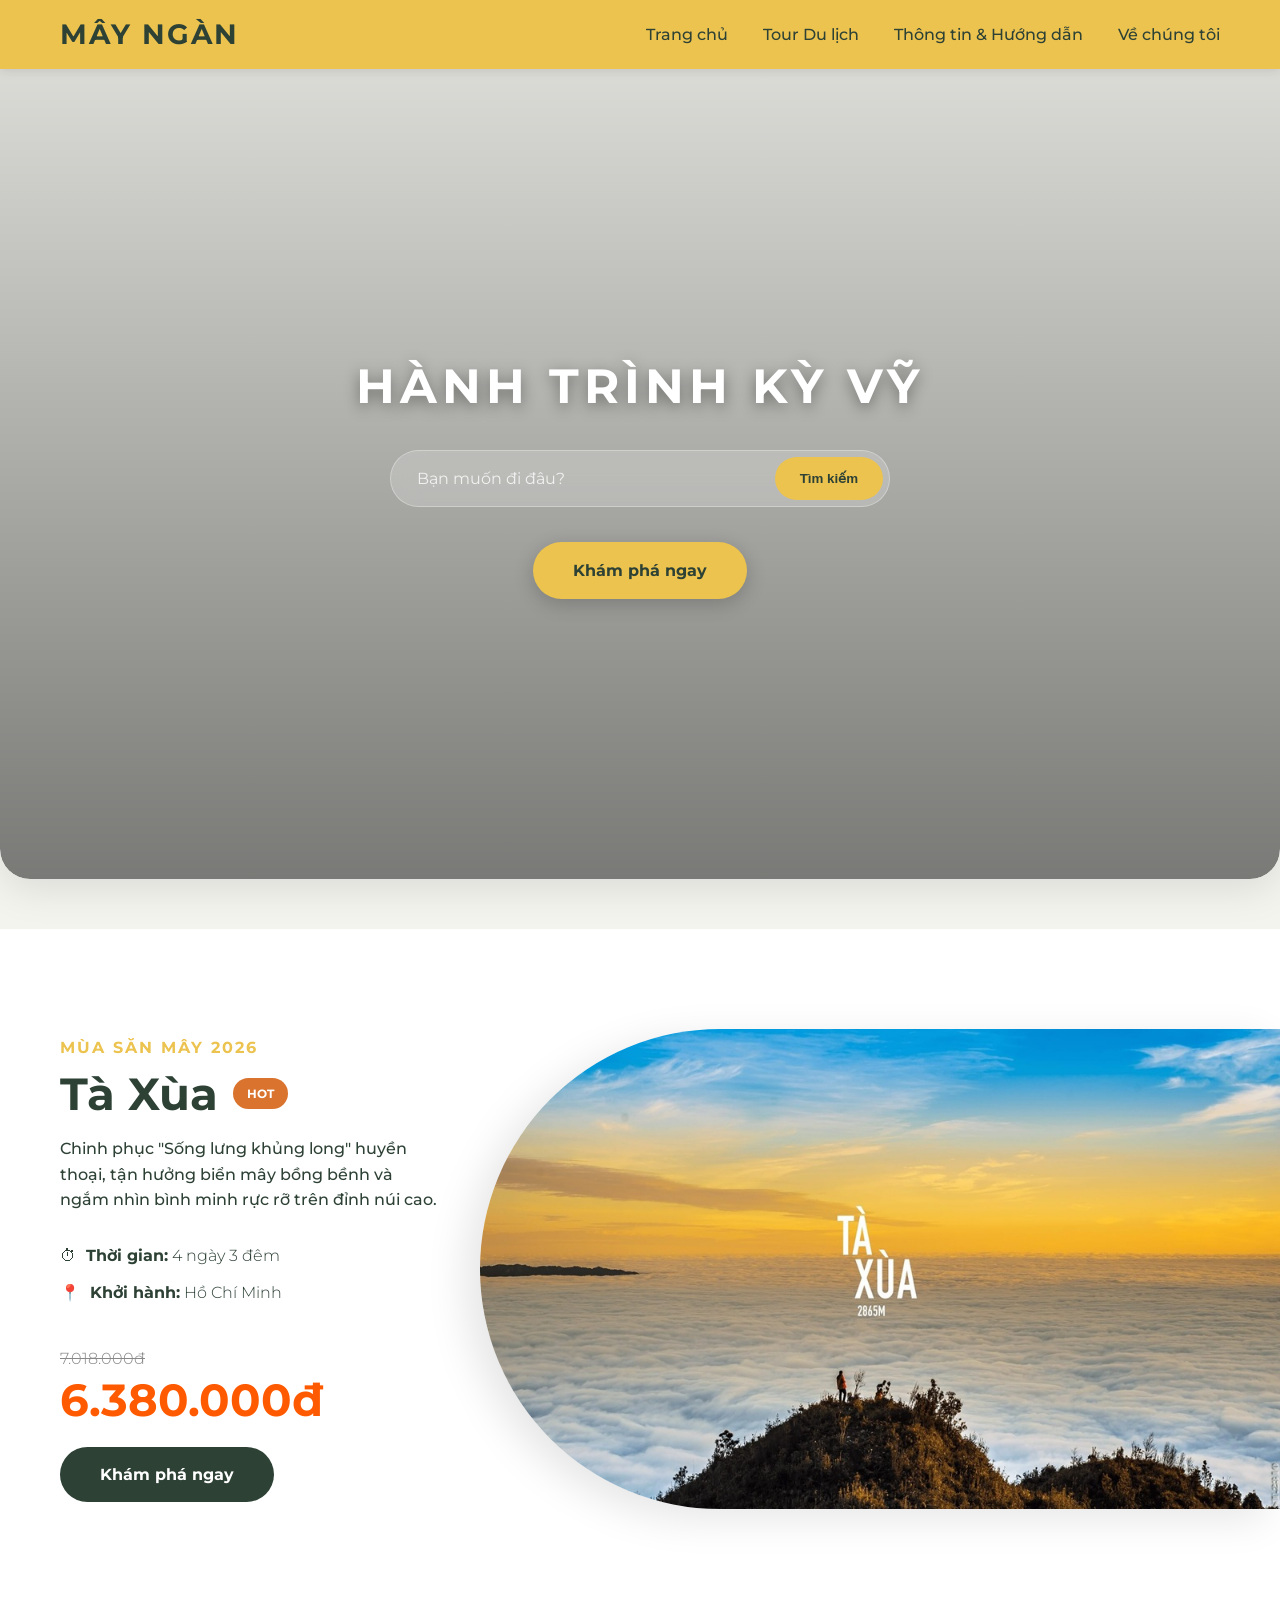
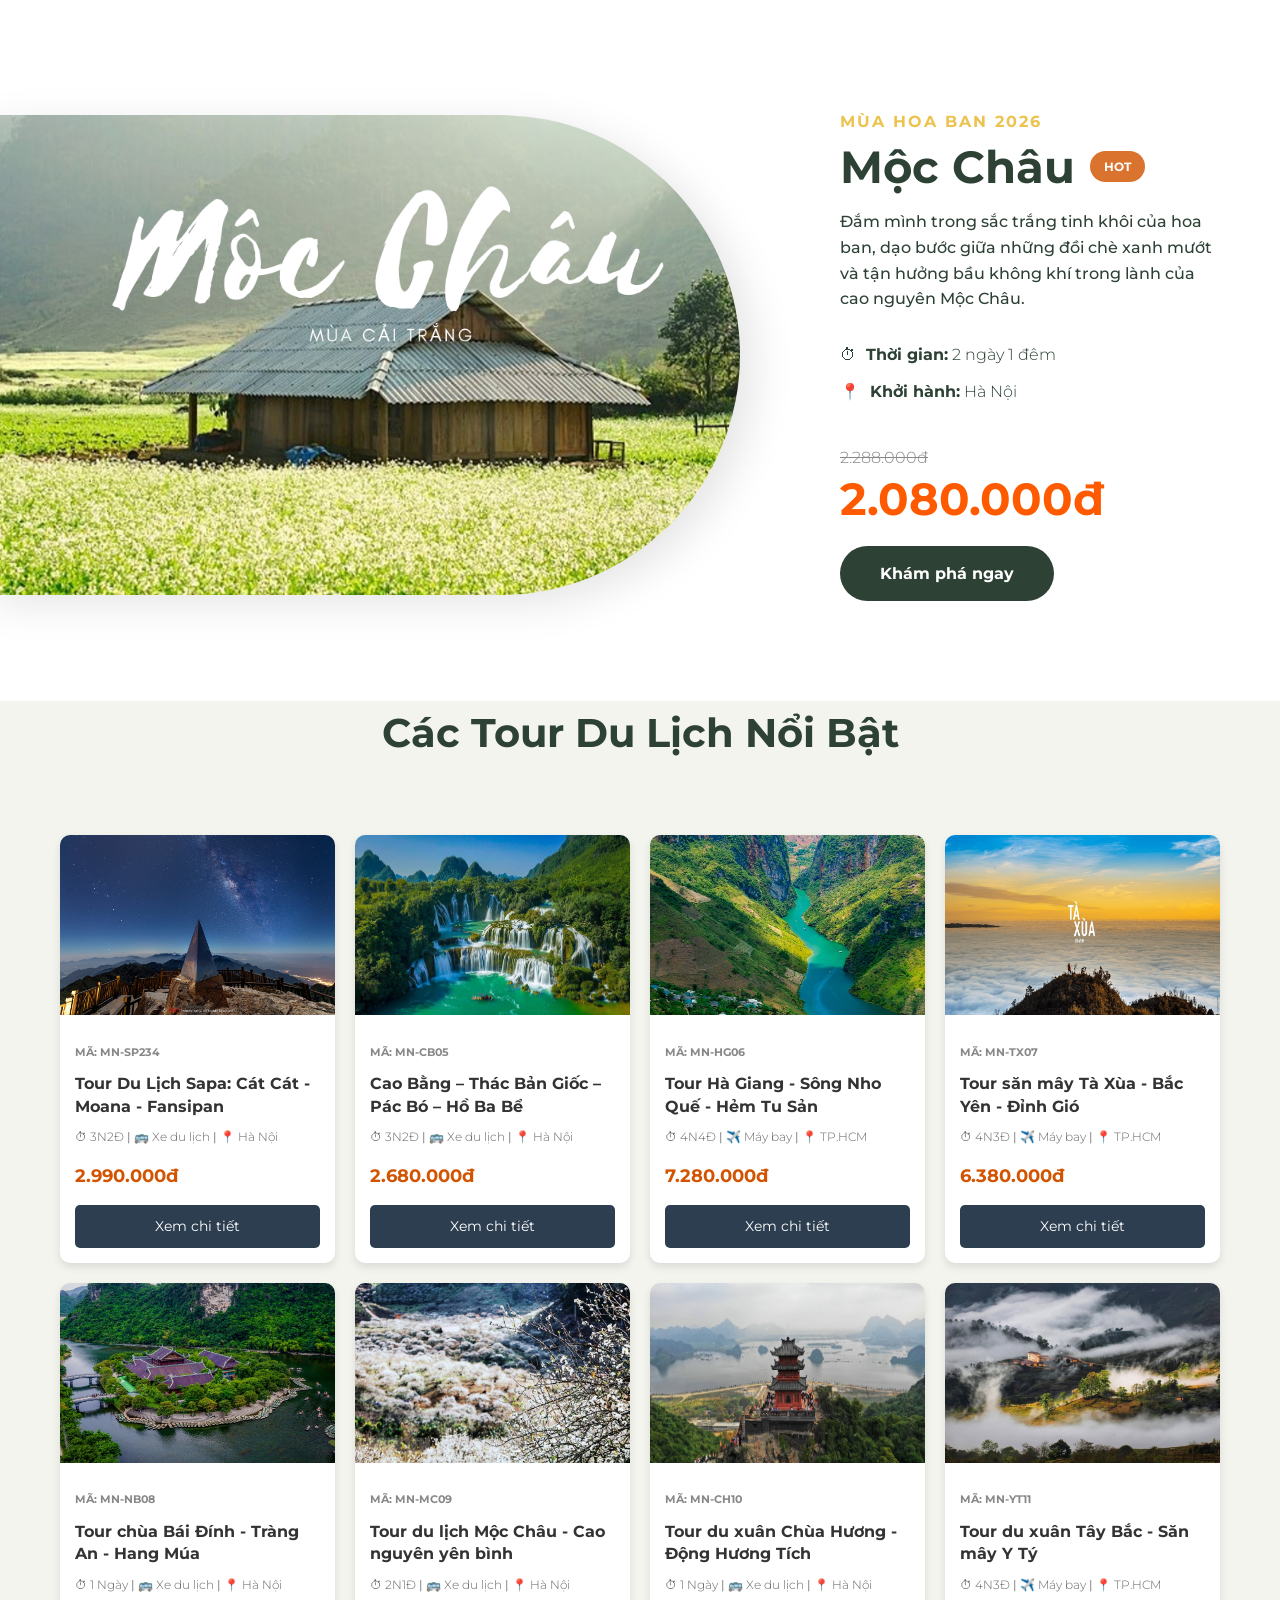
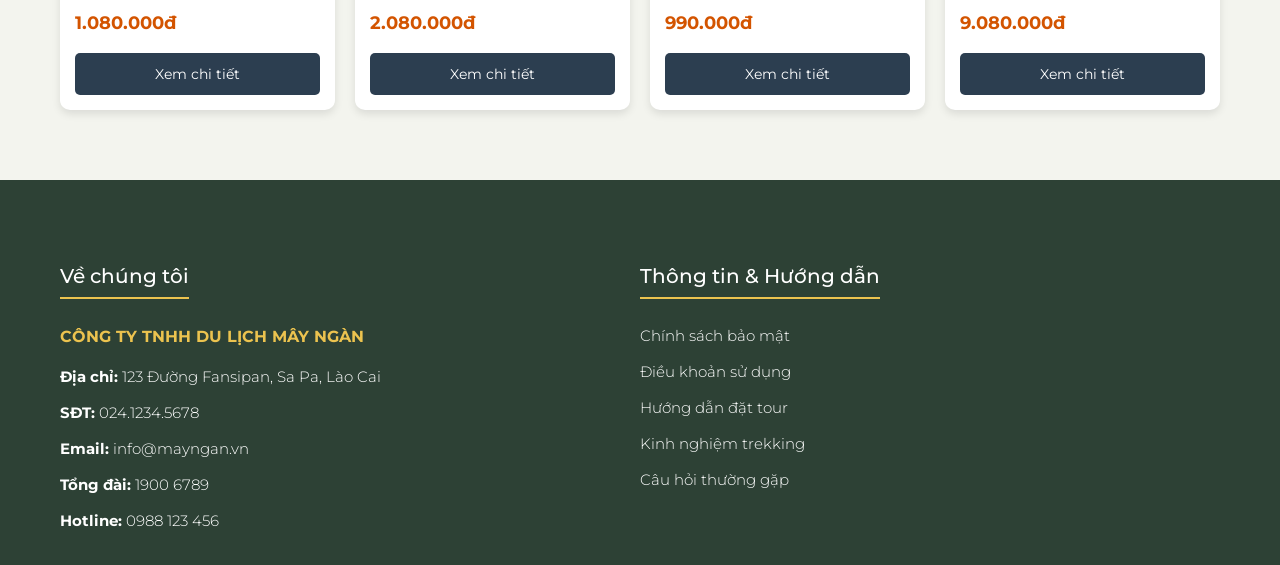
==== commit 16fbbc50: "thư mục dự án" ====
--- a/Trang chủ.html
+++ b/Trang chủ.html
@@ -19,8 +19,29 @@
                 <ul>
                     <li><a href="Trang chủ.html">Trang chủ</a></li>
                     <li><a href="Trang_Chuyên_Mục.html">Tour Du lịch</a></li>
-                    <li><a href="#">Thông tin & Hướng dẫn</a></li>
-                    <li><a href="#">Về chúng tôi</a></li>
+                    <li class="dropdown">
+                        <a href="#">Thông tin & Hướng dẫn</a>
+
+                        <ul class="dropdown-menu">
+                            <li><a href="chinh-sach-bao-mat.html">Chính sách bảo mật</a></li>
+                            <li><a href="dieu-khoan-su-dung.html">Điều khoản sử dụng</a></li>
+                            <li><a href="huong-dan-dat-tour.html">Hướng dẫn đặt tour</a></li>
+                            <li><a href="kinh-nghiem-trekking.html">Kinh nghiệm trekking</a></li>
+                            <li><a href="cau-hoi-thuong-gap.html">Câu hỏi thường gặp</a></li>
+                        </ul>
+                    </li>
+                    <li class="dropdown">
+                        <a href="#">Về chúng tôi</a>
+
+                        <ul class="dropdown-menu">
+                            <li><a href="#">Giới thiệu công ty</a></li>
+                            <li><a href="#">Địa chỉ văn phòng</a></li>
+                            <li><a href="#">Hotline hỗ trợ</a></li>
+                            <li><a href="#">Liên hệ hợp tác</a></li>
+                            <li><a href="#">Đội ngũ hướng dẫn viên</a></li>
+                        </ul>
+                    </li>
+
                 </ul>
             </nav>
         </div>
@@ -248,5 +269,70 @@
 
 </div>
 
+<script src="https://code.jquery.com/jquery-3.6.0.min.js"></script>
+
+<script>
+$(document).ready(function(){   
+    // ==========================================
+    // 1. HIỆU ỨNG SMOOTH SCROLL (Cuộn xuống Footer)
+    // ==========================================
+    $(".scroll-link").on('click', function(event) {
+        if (this.hash !== "") {
+            event.preventDefault();
+            var hash = this.hash;
+
+            $('html, body').animate({
+                scrollTop: $(hash).offset().top
+            }, 800); // 800ms là tốc độ cuộn
+        }
+    });
+    // ==========================================
+    // 2. HIỆU ỨNG BACK TO TOP (Cuộn lên đầu trang)
+    // ==========================================
+    var btnToTop = $('#back-to-top');
+    // Hiển thị/Ẩn nút dựa trên vị trí cuộn chuột
+    $(window).scroll(function() {
+        if ($(window).scrollTop() > 300) {
+            btnToTop.fadeIn(300); // Hiện nút khi cuộn xuống quá 300px
+        } else {
+            btnToTop.fadeOut(300); // Ẩn nút khi ở gần đầu trang
+        }
+    });
+    // Xử lý khi click vào nút Back to Top
+    btnToTop.on('click', function(e) {
+        e.preventDefault();
+        $('html, body').animate({scrollTop: 0}, 800); // Cuộn mượt về 0
+    });
+});
+</script>
+
+<div id="back-to-top" title="Về đầu trang">
+    <span>&#8593;</span>
+</div>
+
+<script>
+$(document).ready(function(){
+    // Khi click vào thẻ <a> của menu Dropdown
+    $('.dropdown > a').click(function(e){
+        e.preventDefault(); // Ngăn trang web nhảy lên đầu khi ấn dấu #
+        
+        var parent = $(this).parent();
+
+        // Đóng các dropdown khác đang mở
+        $('.dropdown').not(parent).removeClass('show-menu');
+
+        // Bật/Tắt menu hiện tại
+        parent.toggleClass('show-menu');
+    });
+
+    // Nếu ấn ra ngoài vùng menu thì đóng menu lại
+    $(document).click(function(e) {
+        if (!$(e.target).closest('.dropdown').length) {
+            $('.dropdown').removeClass('show-menu');
+        }
+    });
+});
+</script>
+
 </body>
 </html>
--- a/Trangchu.css
+++ b/Trangchu.css
@@ -665,4 +665,86 @@
 }
 @media (max-width: 600px) {
     .tour-grid { grid-template-columns: 1fr; } /* 1 cột cho mobile */
+}
+/* Style cho nút Back to Top */
+#back-to-top {
+    position: fixed; /* Cố định vị trí trên màn hình */
+    bottom: 30px;    /* Cách đáy 30px */
+    right: 30px;     /* Cách bên phải 30px */
+    width: 50px;     /* Chiều rộng */
+    height: 50px;    /* Chiều cao */
+    background-color: #f1c40f; /* Màu vàng (lấy theo màu menu Mây Ngàn) */
+    color: #fff;     /* Màu mũi tên trắng */
+    border-radius: 50%; /* Làm nút tròn */
+    text-align: center; /* Căn giữa ký tự */
+    line-height: 46px; /* Căn giữa theo chiều dọc */
+    font-size: 24px;   /* Kích thước mũi tên */
+    cursor: pointer;   /* Hiện con trỏ bàn tay khi di chuột vào */
+    box-shadow: 0 4px 10px rgba(0,0,0,0.3); /* Tạo bóng đổ cho nổi bật */
+    z-index: 1000;    /* Đảm bảo luôn nằm trên các thành phần khác */
+    transition: all 0.3s ease; /* Hiệu ứng mượt khi hover */
+    display: none;     /* Mặc định ẩn đi */
+}
+
+/* Hiệu ứng khi di chuột vào nút */
+#back-to-top:hover {
+    background-color: #2c3e50; /* Đổi sang màu tối (màu footer) */
+    transform: translateY(-5px); /* Nhích nhẹ lên trên 5px */
+}
+/* 1. Thiết lập cho thẻ cha (Mục Thông tin/Về chúng tôi) */
+.main-nav ul li.dropdown {
+    position: relative; /* Gốc tọa độ cố định để menu con không trôi tự do */
+}
+
+/* 2. ĐỊNH DẠNG VÀ ẨN MENU CON (Xóa bỏ sự xuất hiện sai lệch) */
+.dropdown-menu {
+    display: none !important;  /* ÉP BUỘC ẨN đi khi chưa rê chuột */
+    position: absolute;        /* NHẤC MENU LÊN - Không chiếm chỗ, không đẩy Header */
+    top: 100%;                 /* Xuất hiện sát mép dưới thanh Header */
+    left: 0;
+    background-color: #ffffff;
+    min-width: 230px;          /* Độ rộng bảng menu */
+    padding: 10px 0;
+    margin: 0;
+    list-style: none;
+    box-shadow: 0 8px 20px rgba(0,0,0,0.15); /* Đổ bóng sang trọng */
+    border-radius: 4px;
+    z-index: 9999;             /* Đảm bảo luôn nằm trên Video/Banner */
+}
+
+/* 3. HIỆN KHI RÊ CHUỘT (HOVER) */
+.main-nav ul li.dropdown:hover > .dropdown-menu {
+    display: block !important; /* Chỉ hiển thị khi có tương tác chuột */
+    animation: fadeInDropdown 0.3s ease;
+}
+
+/* 4. STYLE CÁC MỤC BÊN TRONG (ĐÚNG MÀU ẢNH 2) */
+.dropdown-menu li {
+    width: 100%;
+    margin: 0 !important;      /* Triệt tiêu margin cũ gây lệch hàng */
+}
+
+.dropdown-menu li a {
+    display: block;
+    padding: 12px 20px !important;
+    color: var(--dark-green) !important;
+    font-size: 14px;
+    font-weight: 500;
+    text-decoration: none;
+    transition: 0.2s;
+    margin: 0 !important;      /* Đảm bảo không bị lùi lề trái */
+    text-align: left;
+}
+
+/* HIỆU ỨNG KHI DI CHUỘT VÀO MỤC CON - CHUẨN ẢNH 2 */
+.dropdown-menu li a:hover {
+    background-color: #fcf4d9 !important; /* Nền vàng nhạt */
+    color: var(--accent-orange) !important; /* Chữ màu cam */
+    padding-left: 25px !important;       /* Hiệu ứng dịch sang phải */
+}
+
+/* Hiệu ứng mượt */
+@keyframes fadeInDropdown {
+    from { opacity: 0; transform: translateY(10px); }
+    to { opacity: 1; transform: translateY(0); }
 }
